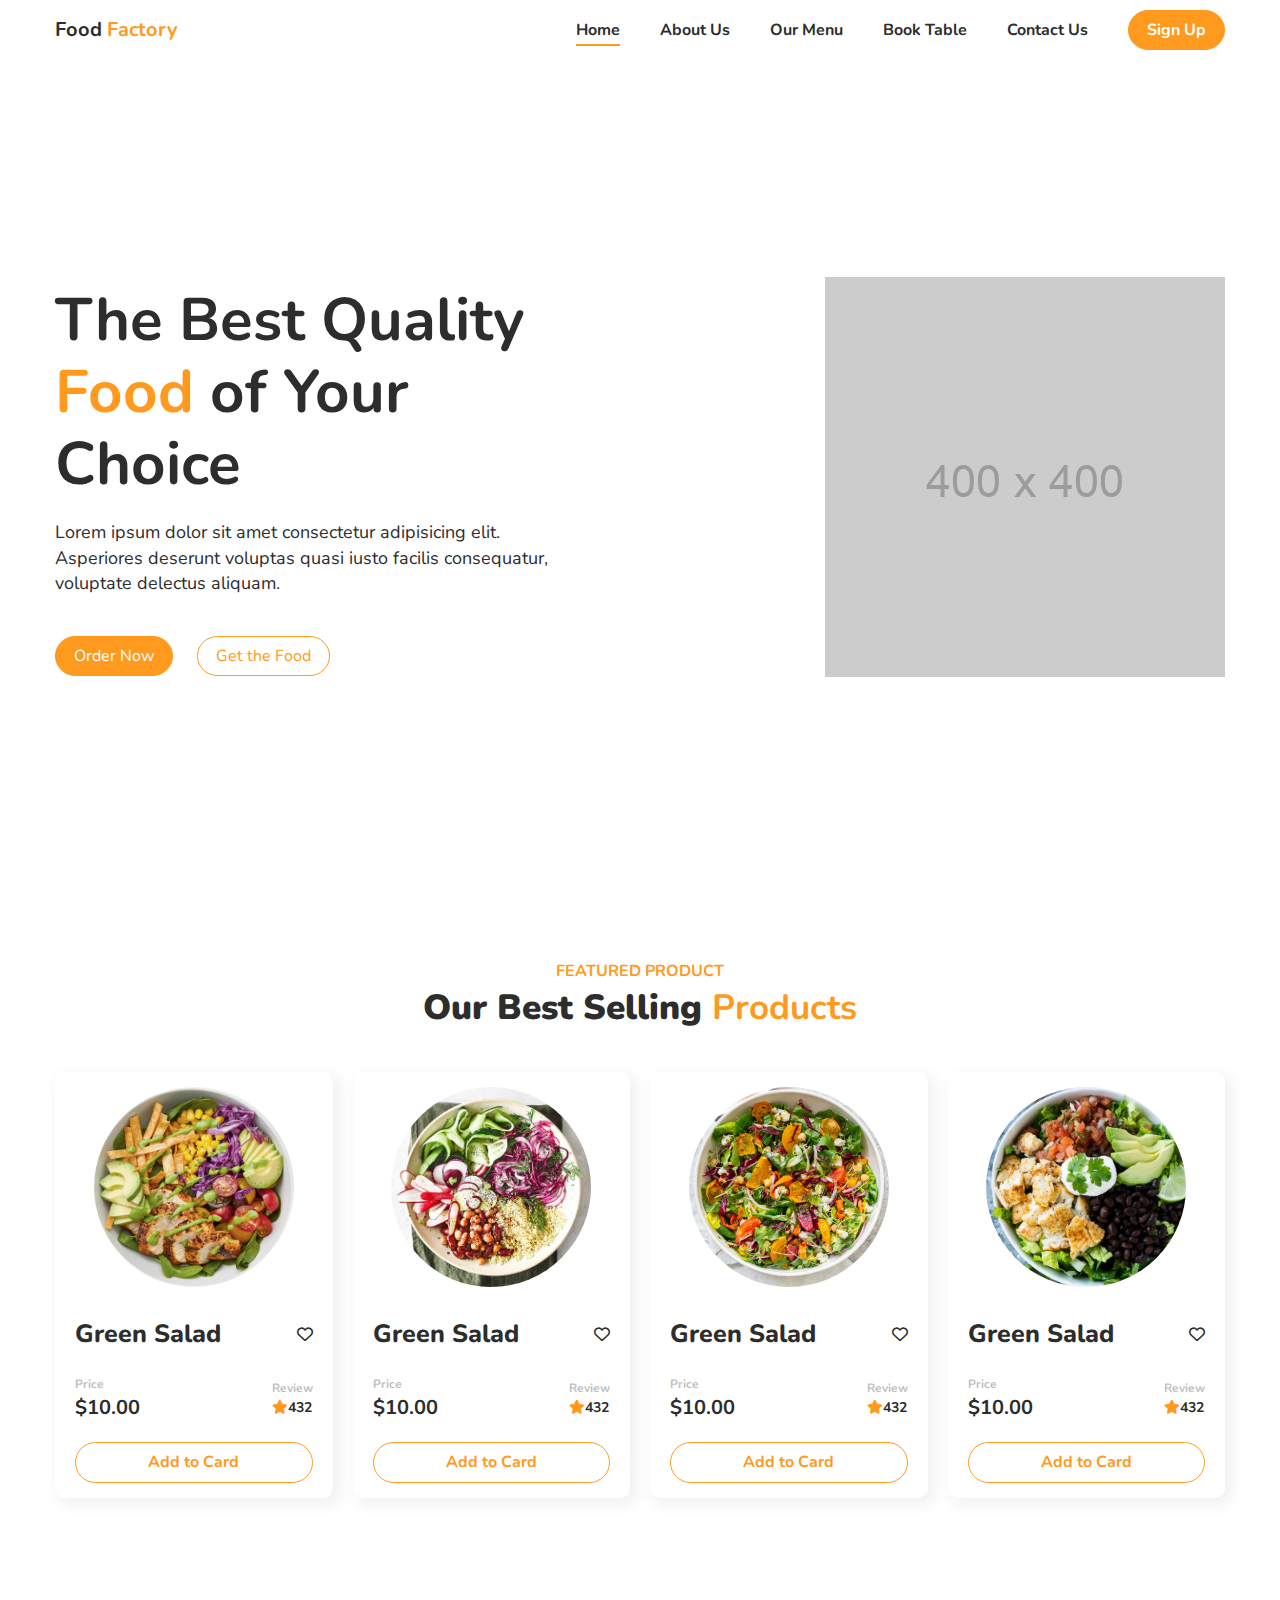
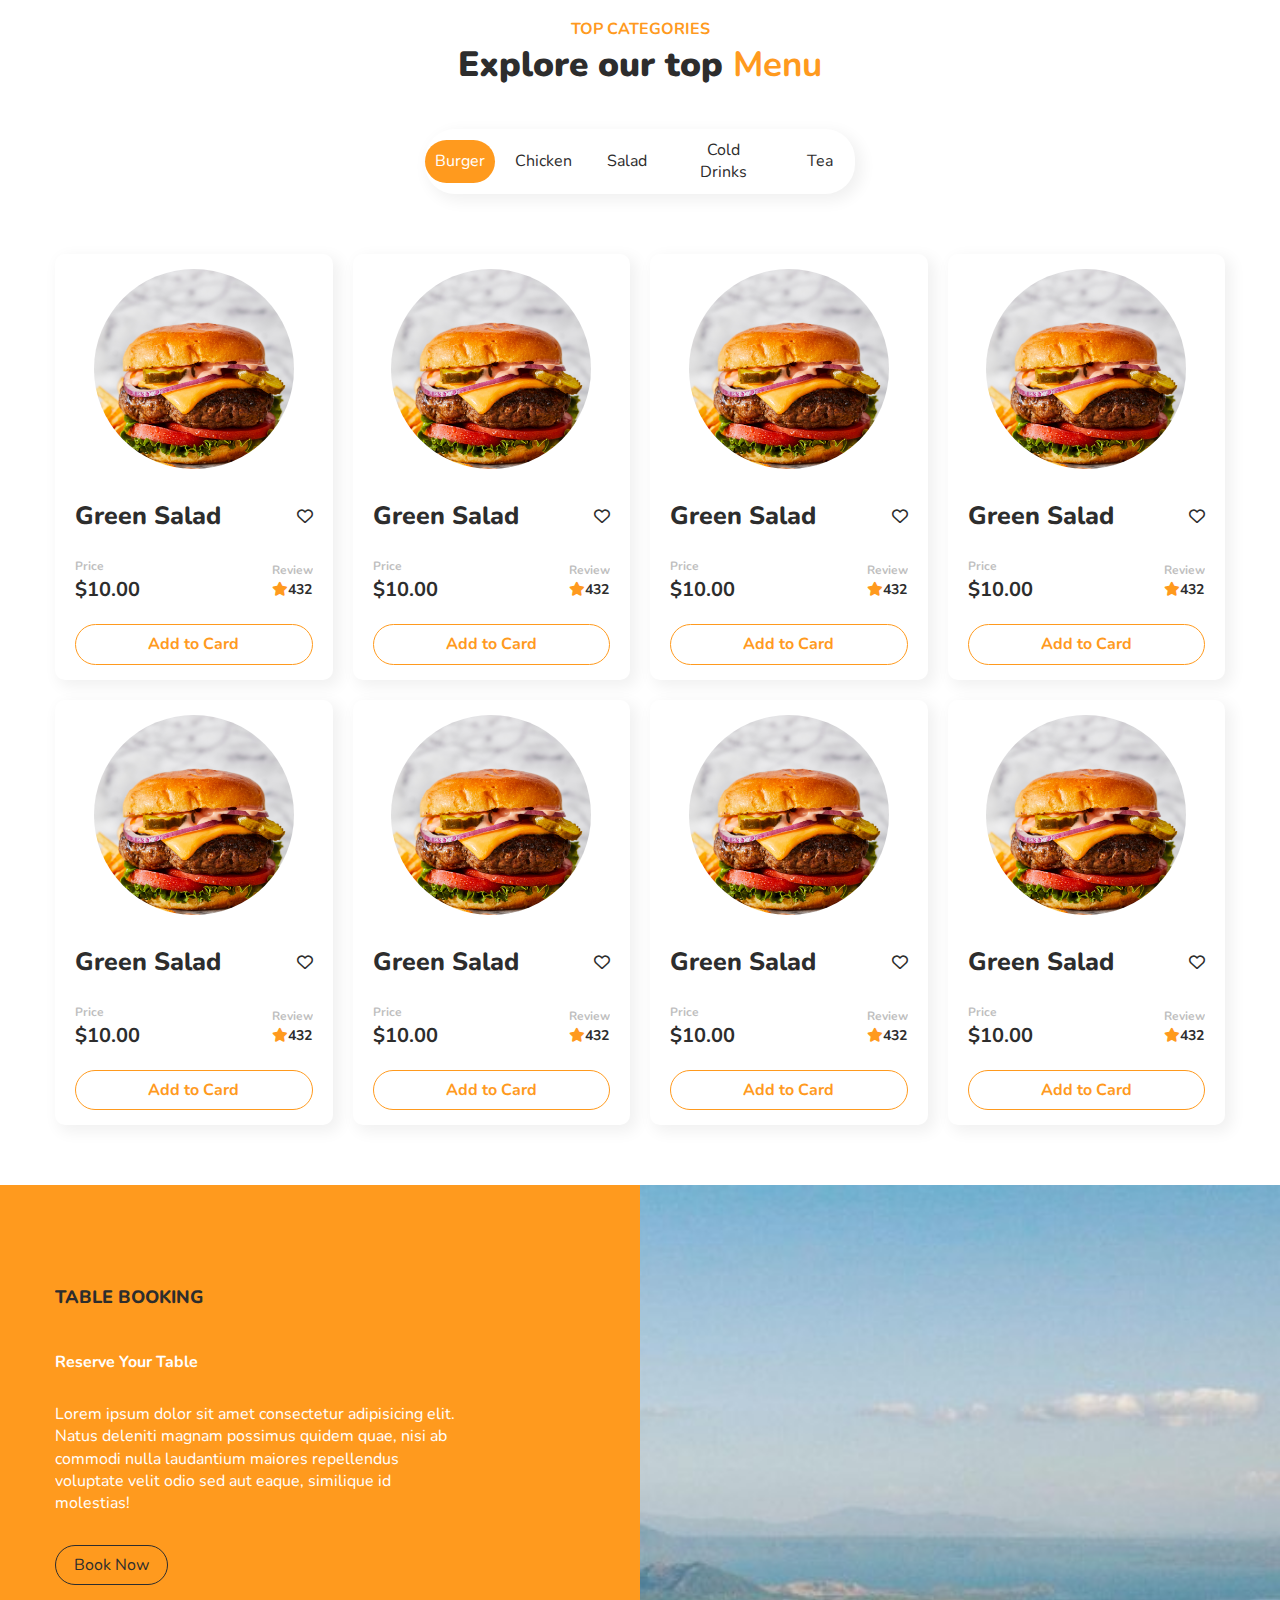
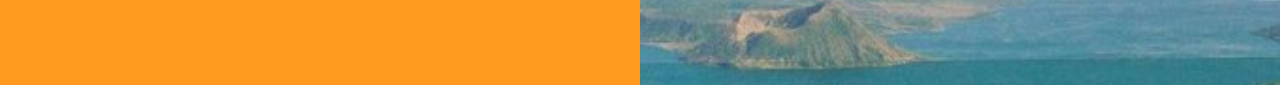
==== index.html @ 5e4a5592 "first commit" ====
<!DOCTYPE html>
<html lang="en">
<head>
    <meta charset="UTF-8">
    <meta http-equiv="X-UA-Compatible" content="IE=edge">
    <meta name="viewport" content="width=device-width, initial-scale=1.0">
    <title>Food Factory</title>
    <link rel="stylesheet" href="./scss/main.css">
    <link rel="stylesheet" href="https://cdnjs.cloudflare.com/ajax/libs/font-awesome/6.3.0/css/all.min.css">
</head>
<body>
    <div class="header">
        <div class="container">
            <div class="header__wrapper d--flex justify--between align--center py--1" >
                <div class="branding"><a href="#">Food <span>Factory</span></a></div>
                <nav class="header__nav">
                    <ul class="d--flex gap--4 align--center ">
                        <li><a href="#" class="active">Home</a></li>
                        <li><a href="#">About Us</a></li>
                        <li><a href="#">Our Menu</a></li>
                        <li><a href="#">Book Table</a></li>
                        <li><a href="#">Contact Us</a></li>
                        <li><a href="#" class="btn btn-primary">Sign Up</a></li>
                    </ul>
                </nav>
            </div>
        </div>
    </div>

    <section class="banner">
        <div class="container">
            <div class="banner__wrapper d--flex justify--between align--center">
                <div class="banner__content">
                    <h1>The Best Quality <span>Food</span> of Your Choice</h1>
                    <p>Lorem ipsum dolor sit amet consectetur adipisicing elit. Asperiores deserunt voluptas quasi iusto facilis consequatur, voluptate delectus aliquam.</p>
                    <a href="" class="btn btn-primary">Order Now</a>
                    <a href="" class="btn btn-outline"> Get the Food</a>
                </div>
                <div class="banner__image">
                    <img src="./img/dummy.png" alt="">
                </div>
            </div>
        </div>
        </div>
    </section>

    <section class="product py--6">
        <div class="container">
            <div class="block__header">
                <span>FEATURED PRODUCT</span>
                <h2>Our Best Selling <span>Products</span></h2>
            </div>

            <div class="product__cards">
                <div class="product__item">
                    <img src="./img/salad1.jpeg" alt="">
                    <div class="item__info">
                        <h3>Green Salad</h3>
                        <i class="far fa-heart"></i>
                    </div>
                    <div class="item__info">
                        <div class="item__price">
                            <small>Price</small>
                            <h4>$10.00</h4>
                        </div>

                        <div class="item__review">
                            <small>Review</small>
                            <h4><i class="fas fa-star"></i>432</h4>
                        </div>
                    </div>
                    <a href="#" class="btn btn-outline">Add to Card</a>
                </div>
                <div class="product__item">
                    <img src="./img/salad2.jpg" alt="">
                    <div class="item__info">
                        <h3>Green Salad</h3>
                        <i class="far fa-heart"></i>
                    </div>
                    <div class="item__info">
                        <div class="item__price">
                            <small>Price</small>
                            <h4>$10.00</h4>
                        </div>

                        <div class="item__review">
                            <small>Review</small>
                            <h4><i class="fas fa-star"></i>432</h4>
                        </div>
                    </div>
                    <a href="#" class="btn btn-outline">Add to Card</a>
                </div>
                <div class="product__item">
                    <img src="./img/salad3.webp " alt="">
                    <div class="item__info">
                        <h3>Green Salad</h3>
                        <i class="far fa-heart"></i>
                    </div>
                    <div class="item__info">
                        <div class="item__price">
                            <small>Price</small>
                            <h4>$10.00</h4>
                        </div>

                        <div class="item__review">
                            <small>Review</small>
                            <h4><i class="fas fa-star"></i>432</h4>
                        </div>
                    </div>
                    <a href="#" class="btn btn-outline">Add to Card</a>
                </div>
                <div class="product__item">
                    <img src="./img/salad4.jpg" alt="">
                    <div class="item__info">
                        <h3>Green Salad</h3>
                        <i class="far fa-heart"></i>
                    </div>
                    <div class="item__info">
                        <div class="item__price">
                            <small>Price</small>
                            <h4>$10.00</h4>
                        </div>

                        <div class="item__review">
                            <small>Review</small>
                            <h4><i class="fas fa-star"></i>432</h4>
                        </div>
                    </div>
                    <a href="#" class="btn btn-outline">Add to Card</a>
                </div>
            </div>
        </div>
    </section>

    <section class="categories py--6">
        <div class="container">
          <div class="block__header">
            <span>Top Categories</span>
            <h2>Explore our top <span>Menu</span></h2>
           </div>

           <div class="category__tab">
            <ul>
                <li class="active"><a href="#">Burger</a></li>
                <li><a href="#">Chicken</a></li>
                <li><a href="#">Salad</a></li>
                <li><a href="#">Cold Drinks</a></li>
                <li><a href="#">Tea</a></li>
            </ul>
            </div>
           <div class="product__cards">
            <div class="product__item reverse">
                <img src="./img/burger.jpg" alt="">
                <div class="item__info">
                    <h3>Green Salad</h3>
                    <i class="far fa-heart"></i>
                </div>
                <div class="item__info">
                    <div class="item__price">
                        <small>Price</small>
                        <h4>$10.00</h4>
                    </div>

                    <div class="item__review">
                        <small>Review</small>
                        <h4><i class="fas fa-star"></i>432</h4>
                    </div>
                </div>
                <a href="#" class="btn btn-outline">Add to Card</a>
            </div>
            <div class="product__item reverse">
                <img src="./img/burger.jpg" alt="">
                <div class="item__info">
                    <h3>Green Salad</h3>
                    <i class="far fa-heart"></i>
                </div>
                <div class="item__info">
                    <div class="item__price">
                        <small>Price</small>
                        <h4>$10.00</h4>
                    </div>

                    <div class="item__review">
                        <small>Review</small>
                        <h4><i class="fas fa-star"></i>432</h4>
                    </div>
                </div>
                <a href="#" class="btn btn-outline">Add to Card</a>
            </div>
            <div class="product__item reverse">
                <img src="./img/burger.jpg" alt="">
                <div class="item__info">
                    <h3>Green Salad</h3>
                    <i class="far fa-heart"></i>
                </div>
                <div class="item__info">
                    <div class="item__price">
                        <small>Price</small>
                        <h4>$10.00</h4>
                    </div>

                    <div class="item__review">
                        <small>Review</small>
                        <h4><i class="fas fa-star"></i>432</h4>
                    </div>
                </div>
                <a href="#" class="btn btn-outline">Add to Card</a>
            </div>
            <div class="product__item reverse">
                <img src="./img/burger.jpg" alt="">
                <div class="item__info">
                    <h3>Green Salad</h3>
                    <i class="far fa-heart"></i>
                </div>
                <div class="item__info">
                    <div class="item__price">
                        <small>Price</small>
                        <h4>$10.00</h4>
                    </div>

                    <div class="item__review">
                        <small>Review</small>
                        <h4><i class="fas fa-star"></i>432</h4>
                    </div>
                </div>
                <a href="#" class="btn btn-outline">Add to Card</a>
            </div>
            <div class="product__item reverse">
                <img src="./img/burger.jpg" alt="">
                <div class="item__info">
                    <h3>Green Salad</h3>
                    <i class="far fa-heart"></i>
                </div>
                <div class="item__info">
                    <div class="item__price">
                        <small>Price</small>
                        <h4>$10.00</h4>
                    </div>

                    <div class="item__review">
                        <small>Review</small>
                        <h4><i class="fas fa-star"></i>432</h4>
                    </div>
                </div>
                <a href="#" class="btn btn-outline">Add to Card</a>
            </div>
            <div class="product__item reverse">
                <img src="./img/burger.jpg" alt="">
                <div class="item__info">
                    <h3>Green Salad</h3>
                    <i class="far fa-heart"></i>
                </div>
                <div class="item__info">
                    <div class="item__price">
                        <small>Price</small>
                        <h4>$10.00</h4>
                    </div>

                    <div class="item__review">
                        <small>Review</small>
                        <h4><i class="fas fa-star"></i>432</h4>
                    </div>
                </div>
                <a href="#" class="btn btn-outline">Add to Card</a>
            </div>
            <div class="product__item reverse">
                <img src="./img/burger.jpg" alt="">
                <div class="item__info">
                    <h3>Green Salad</h3>
                    <i class="far fa-heart"></i>
                </div>
                <div class="item__info">
                    <div class="item__price">
                        <small>Price</small>
                        <h4>$10.00</h4>
                    </div>

                    <div class="item__review">
                        <small>Review</small>
                        <h4><i class="fas fa-star"></i>432</h4>
                    </div>
                </div>
                <a href="#" class="btn btn-outline">Add to Card</a>
            </div>
            <div class="product__item reverse">
                <img src="./img/burger.jpg" alt="">
                <div class="item__info">
                    <h3>Green Salad</h3>
                    <i class="far fa-heart"></i>
                </div>
                <div class="item__info">
                    <div class="item__price">
                        <small>Price</small>
                        <h4>$10.00</h4>
                    </div>

                    <div class="item__review">
                        <small>Review</small>
                        <h4><i class="fas fa-star"></i>432</h4>
                    </div>
                </div>
                <a href="#" class="btn btn-outline">Add to Card</a>
            </div>
        </div>
        </div>
      </section>

    <section class="booking">
        <div class="container">
            <div class="booking__content">
                <div class="inner">
                    <small>Table Booking</small>
                    <h2>Reserve Your Table</h2>
                    <p>Lorem ipsum dolor sit amet consectetur adipisicing elit. Natus deleniti magnam possimus quidem quae, nisi ab commodi nulla laudantium maiores repellendus voluptate velit odio sed aut eaque, similique id molestias!</p>
                    <a href="#" class="btn btn--dark">Book Now</a>
                </div>
            </div>
        </div>
    </section>

    <script>
        const hearts = document.querySelectorAll('.fa-heart');
        hearts.forEach(heart => {
            heart.addEventListener('click', () => {
                heart.style.color = 'red';
            })
        })
      </script>

</html>
---- scss/main.css ----
@import url("https://fonts.googleapis.com/css2?family=Nunito:wght@400;500;700;800&display=swap");
*:where(:not(iframe, canvas, img, svg, video):not(svg *, symbol *)) {
  all: unset;
  display: revert;
}

*,
*::before,
*::after {
  box-sizing: border-box;
}

a {
  cursor: revert;
}

ol,
ul,
menu {
  list-style: none;
}

img {
  max-width: 100%;
}

table {
  border-collapse: collapse;
}

textarea {
  white-space: revert;
}

:where([hidden]) {
  display: none;
}

:where([contenteditable]) {
  -moz-user-modify: read-write;
  -webkit-user-modify: read-write;
  overflow-wrap: break-word;
}

:where([draggable=true]) {
  -webkit-user-drag: element;
}

html {
  font-size: 62.5%;
  height: 100%;
}

body {
  font-family: "Nunito", helvetica sans-serif;
  font-size: 1.6rem;
  line-height: 1.4;
  color: #2d2d2d;
}

a {
  color: #2d2d2d;
  text-decoration: none;
}

p {
  margin-bottom: 1rem;
}

.container {
  width: 100%;
  max-width: 120rem;
  margin: 0 auto;
  padding: 0 1.5rem;
}

.row {
  display: flex;
  flex-flow: row wrap;
}

.row > * {
  max-width: 100%;
  width: 100%;
  padding: 0.5rem;
}

@media screen and (min-width: 0) {
  .col-xs-1 {
    flex: 0 0 8.3333333333%;
  }
  .col-xs-2 {
    flex: 0 0 16.6666666667%;
  }
  .col-xs-3 {
    flex: 0 0 25%;
  }
  .col-xs-4 {
    flex: 0 0 33.3333333333%;
  }
  .col-xs-5 {
    flex: 0 0 41.6666666667%;
  }
  .col-xs-6 {
    flex: 0 0 50%;
  }
  .col-xs-7 {
    flex: 0 0 58.3333333333%;
  }
  .col-xs-8 {
    flex: 0 0 66.6666666667%;
  }
  .col-xs-9 {
    flex: 0 0 75%;
  }
  .col-xs-10 {
    flex: 0 0 83.3333333333%;
  }
  .col-xs-11 {
    flex: 0 0 91.6666666667%;
  }
  .col-xs-12 {
    flex: 0 0 100%;
  }
}
@media screen and (min-width: 48rem) {
  .col-sm-1 {
    flex: 0 0 8.3333333333%;
  }
  .col-sm-2 {
    flex: 0 0 16.6666666667%;
  }
  .col-sm-3 {
    flex: 0 0 25%;
  }
  .col-sm-4 {
    flex: 0 0 33.3333333333%;
  }
  .col-sm-5 {
    flex: 0 0 41.6666666667%;
  }
  .col-sm-6 {
    flex: 0 0 50%;
  }
  .col-sm-7 {
    flex: 0 0 58.3333333333%;
  }
  .col-sm-8 {
    flex: 0 0 66.6666666667%;
  }
  .col-sm-9 {
    flex: 0 0 75%;
  }
  .col-sm-10 {
    flex: 0 0 83.3333333333%;
  }
  .col-sm-11 {
    flex: 0 0 91.6666666667%;
  }
  .col-sm-12 {
    flex: 0 0 100%;
  }
}
@media screen and (min-width: 72rem) {
  .col-md-1 {
    flex: 0 0 8.3333333333%;
  }
  .col-md-2 {
    flex: 0 0 16.6666666667%;
  }
  .col-md-3 {
    flex: 0 0 25%;
  }
  .col-md-4 {
    flex: 0 0 33.3333333333%;
  }
  .col-md-5 {
    flex: 0 0 41.6666666667%;
  }
  .col-md-6 {
    flex: 0 0 50%;
  }
  .col-md-7 {
    flex: 0 0 58.3333333333%;
  }
  .col-md-8 {
    flex: 0 0 66.6666666667%;
  }
  .col-md-9 {
    flex: 0 0 75%;
  }
  .col-md-10 {
    flex: 0 0 83.3333333333%;
  }
  .col-md-11 {
    flex: 0 0 91.6666666667%;
  }
  .col-md-12 {
    flex: 0 0 100%;
  }
}
@media screen and (min-width: 96rem) {
  .col-lg-1 {
    flex: 0 0 8.3333333333%;
  }
  .col-lg-2 {
    flex: 0 0 16.6666666667%;
  }
  .col-lg-3 {
    flex: 0 0 25%;
  }
  .col-lg-4 {
    flex: 0 0 33.3333333333%;
  }
  .col-lg-5 {
    flex: 0 0 41.6666666667%;
  }
  .col-lg-6 {
    flex: 0 0 50%;
  }
  .col-lg-7 {
    flex: 0 0 58.3333333333%;
  }
  .col-lg-8 {
    flex: 0 0 66.6666666667%;
  }
  .col-lg-9 {
    flex: 0 0 75%;
  }
  .col-lg-10 {
    flex: 0 0 83.3333333333%;
  }
  .col-lg-11 {
    flex: 0 0 91.6666666667%;
  }
  .col-lg-12 {
    flex: 0 0 100%;
  }
}
.d--flex {
  display: flex;
}

.d--grid {
  display: grid;
}

.d--block {
  display: block;
}

.text--primary {
  color: #ff9a1e;
}

.bg--primary {
  background-color: #ff9a1e;
}

.text--secondary {
  color: #ccc;
}

.bg--secondary {
  background-color: #ccc;
}

.text--gray {
  color: #ffffff;
}

.bg--gray {
  background-color: #ffffff;
}

.text--light {
  color: #2d2d2d;
}

.bg--light {
  background-color: #2d2d2d;
}

.text--dark {
  color: #eaeaea;
}

.bg--dark {
  background-color: #eaeaea;
}

.mb--1 {
  margin-bottom: 1rem;
}

.gap--1 {
  gap: 1rem;
}

.py--1 {
  padding: 1rem 0;
}

.mb--2 {
  margin-bottom: 2rem;
}

.gap--2 {
  gap: 2rem;
}

.py--2 {
  padding: 2rem 0;
}

.mb--3 {
  margin-bottom: 3rem;
}

.gap--3 {
  gap: 3rem;
}

.py--3 {
  padding: 3rem 0;
}

.mb--4 {
  margin-bottom: 4rem;
}

.gap--4 {
  gap: 4rem;
}

.py--4 {
  padding: 4rem 0;
}

.mb--5 {
  margin-bottom: 5rem;
}

.gap--5 {
  gap: 5rem;
}

.py--5 {
  padding: 5rem 0;
}

.mb--6 {
  margin-bottom: 6rem;
}

.gap--6 {
  gap: 6rem;
}

.py--6 {
  padding: 6rem 0;
}

.text--left {
  text-align: left;
}

.text--right {
  text-align: right;
}

.text--center {
  text-align: center;
}

.justify--start {
  justify-content: flex-start;
}

.align--start {
  align-items: flex-start;
}

.justify--end {
  justify-content: flex-end;
}

.align--end {
  align-items: flex-end;
}

.justify--between {
  justify-content: space-between;
}

.align--between {
  align-items: space-between;
}

.justify--around {
  justify-content: space-around;
}

.align--around {
  align-items: space-around;
}

.justify--center {
  justify-content: center;
}

.align--center {
  align-items: center;
}

.btn {
  background-color: #ff9a1e;
  padding: 0.8rem 1.8rem;
  border-radius: 3rem;
  border: 1px solid;
  display: inline-block;
  transition: 0.5s ease-in-out;
}
.btn-primary {
  background-color: #ff9a1e;
  color: #ffffff;
  border-color: #ff9a1e;
}
.btn-primary:hover {
  background-color: #ea8100;
}
.btn-dark {
  background-color: #2d2d2d;
  color: #2d2d2d;
  border-color: #ff9a1e;
}
.btn-dark:hover {
  background-color: #141414;
}
.btn-outline {
  background-color: transparent;
  color: #ff9a1e;
  border-color: #ff9a1e;
}
.btn-outline:hover {
  background-color: #ff9a1e;
  color: #ffffff;
}

.header a {
  font-weight: bold;
}
.header .branding a {
  font-size: 2rem;
}
.header .branding a span {
  color: #ff9a1e;
}
.header__nav a {
  position: relative;
}
.header__nav a:after {
  content: "";
  position: absolute;
  width: 100%;
  height: 2px;
  background-color: #ff9a1e;
  left: 0;
  bottom: -0.5rem;
  opacity: 0;
  transition: 0.5s ease-in-out;
}
.header__nav a:hover::after {
  opacity: 1;
}
.header__nav a.active::after {
  opacity: 1;
}

.block__header {
  text-align: center;
  margin-bottom: 4rem;
}
.block__header span {
  color: #ff9a1e;
  text-transform: uppercase;
  font-weight: bold;
}
.block__header h2 {
  font-size: clamp(2rem, 5vw, 3.5rem);
  font-weight: 900;
}
.block__header h2 span {
  text-transform: capitalize;
}

.banner__wrapper {
  min-height: calc(100vh - 60px);
}
.banner__content {
  max-width: 50rem;
  width: 100%;
}
.banner__content h1 {
  font-size: clamp(3rem, 6vw, 6rem);
  font-weight: bold;
  margin-bottom: 2rem;
  line-height: 1.2;
}
.banner__content h1 span {
  color: #ff9a1e;
}
.banner__content p {
  font-size: 1.8rem;
  margin-bottom: 4rem;
}
.banner__content a:last-child {
  margin-left: 2rem;
}

.product__cards {
  display: grid;
  grid-template-columns: 1fr 1fr 1fr 1fr;
  grid-gap: 2rem;
}

.product__item {
  box-shadow: 5px 5px 15px 2px rgba(0, 0, 0, 0.06);
  padding: 1.5rem 2rem;
  border-radius: 1rem;
  transform: 0.5s ease;
  position: relative;
  overflow: hidden;
  isolation: isolate;
}
.product__item::before {
  content: "";
  position: absolute;
  left: 0;
  top: 0;
  width: 0%;
  height: 0rem;
  background-color: #ff9a1e;
  z-index: -1;
  transition: 0.5s ease;
}
.product__item:hover::before {
  width: 50%;
  height: 15rem;
}
.product__item:hover a {
  background-color: #ff9a1e;
  color: #ffffff;
}
.product__item img {
  border-radius: 50%;
  width: 20rem;
  height: 20rem;
  margin: 0 auto 3rem;
  display: block;
  -o-object-fit: cover;
     object-fit: cover;
}
.product__item .item__info {
  display: flex;
  justify-content: space-between;
  margin-bottom: 2rem;
  align-items: center;
}
.product__item .item__info h3 {
  font-size: 2.5rem;
  font-weight: 800;
}
.product__item .item__info small {
  font-size: 1.2rem;
  opacity: 0.3;
  font-weight: bold;
}
.product__item .item__info h4 {
  font-weight: bolder;
  font-size: 2rem;
}
.product__item .item__review h4 {
  font-size: 1.4rem;
}
.product__item .item__review h4 i {
  color: #ff9a1e;
}
.product__item a {
  display: block;
  text-align: center;
  font-weight: bold;
}

.product__item.reverse:before {
  right: 0;
  left: unset;
}

.category__tab ul {
  display: flex;
  justify-content: space-between;
  align-items: center;
  gap: 1rem;
  border-radius: 3rem;
  box-shadow: 5px 5px 15px 2px rgba(0, 0, 0, 0.06);
  max-width: 43rem;
  width: 100%;
  margin: 0 auto 6rem;
}
.category__tab ul li {
  min-width: 7rem;
}
.category__tab ul li a {
  display: block;
  padding: 1rem;
  text-align: center;
  border-radius: 3rem;
}
.category__tab ul li a:hover {
  background-color: #ff9a1e;
  color: #ffffff;
}
.category__tab ul li.active a {
  background-color: #ff9a1e;
  color: #ffffff;
}

.booking {
  min-height: 50rem;
  background-image: url(/img/res.jpg);
  background-repeat: no-repeat;
  background-size: cover;
}
.booking__content {
  background-color: #ff9a1e;
  background-position: -500px -1000px;
  color: #ffffff;
  height: 50rem;
  width: 50%;
  position: relative;
  display: grid;
  place-items: center;
  justify-content: start;
}
.booking__content::before {
  content: "";
  position: absolute;
  right: 100%;
  top: 0;
  height: 100%;
  width: 40vw;
  background-color: #ff9a1e;
}
.booking__content .inner {
  max-width: 40rem;
  width: 100%;
}
.booking__content .inner small {
  text-transform: uppercase;
  color: #2d2d2d;
  font-weight: 800;
  font-size: 1.8rem;
}
.booking__content .inner h2 {
  font-size: clmap(3rem, 6vw, 5rem);
  font-weight: bold;
  margin: 4rem 0 3rem;
}
.booking__content .inner p {
  margin-bottom: 3rem;
}/*# sourceMappingURL=main.css.map */
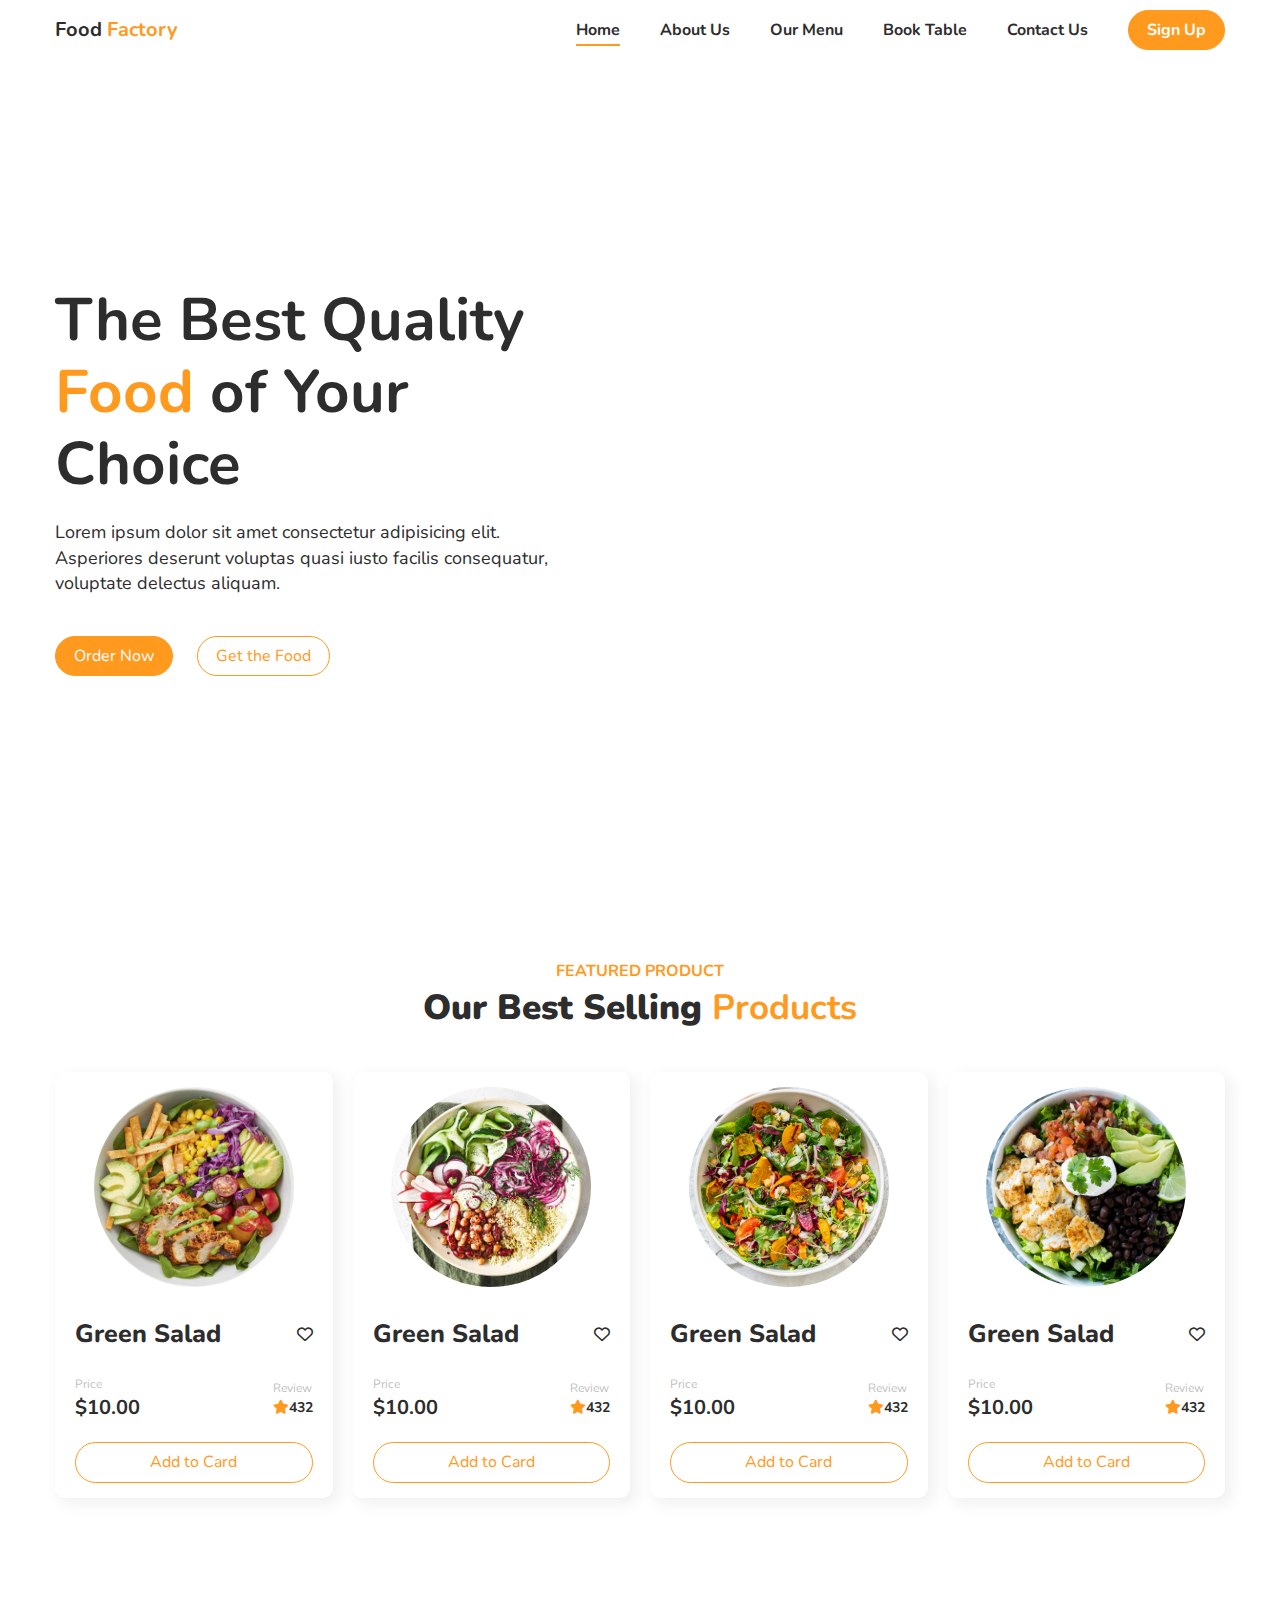
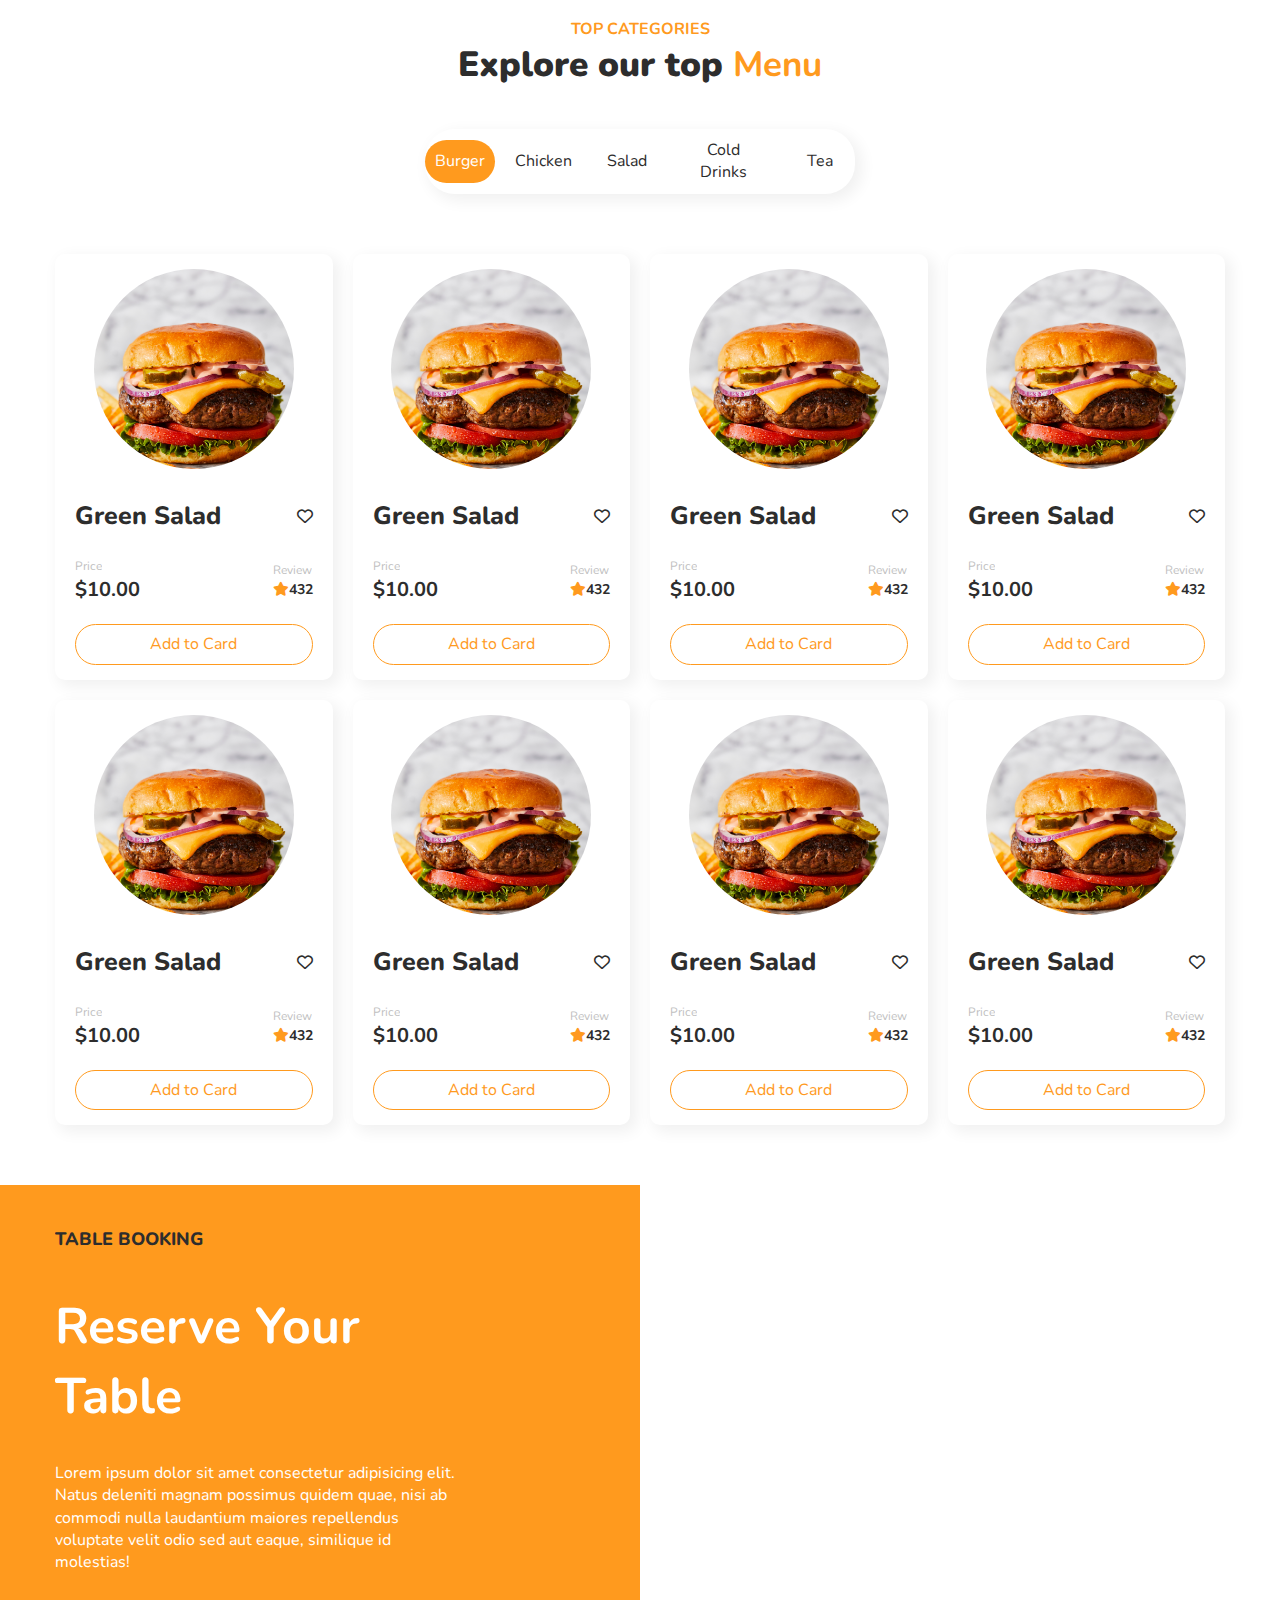
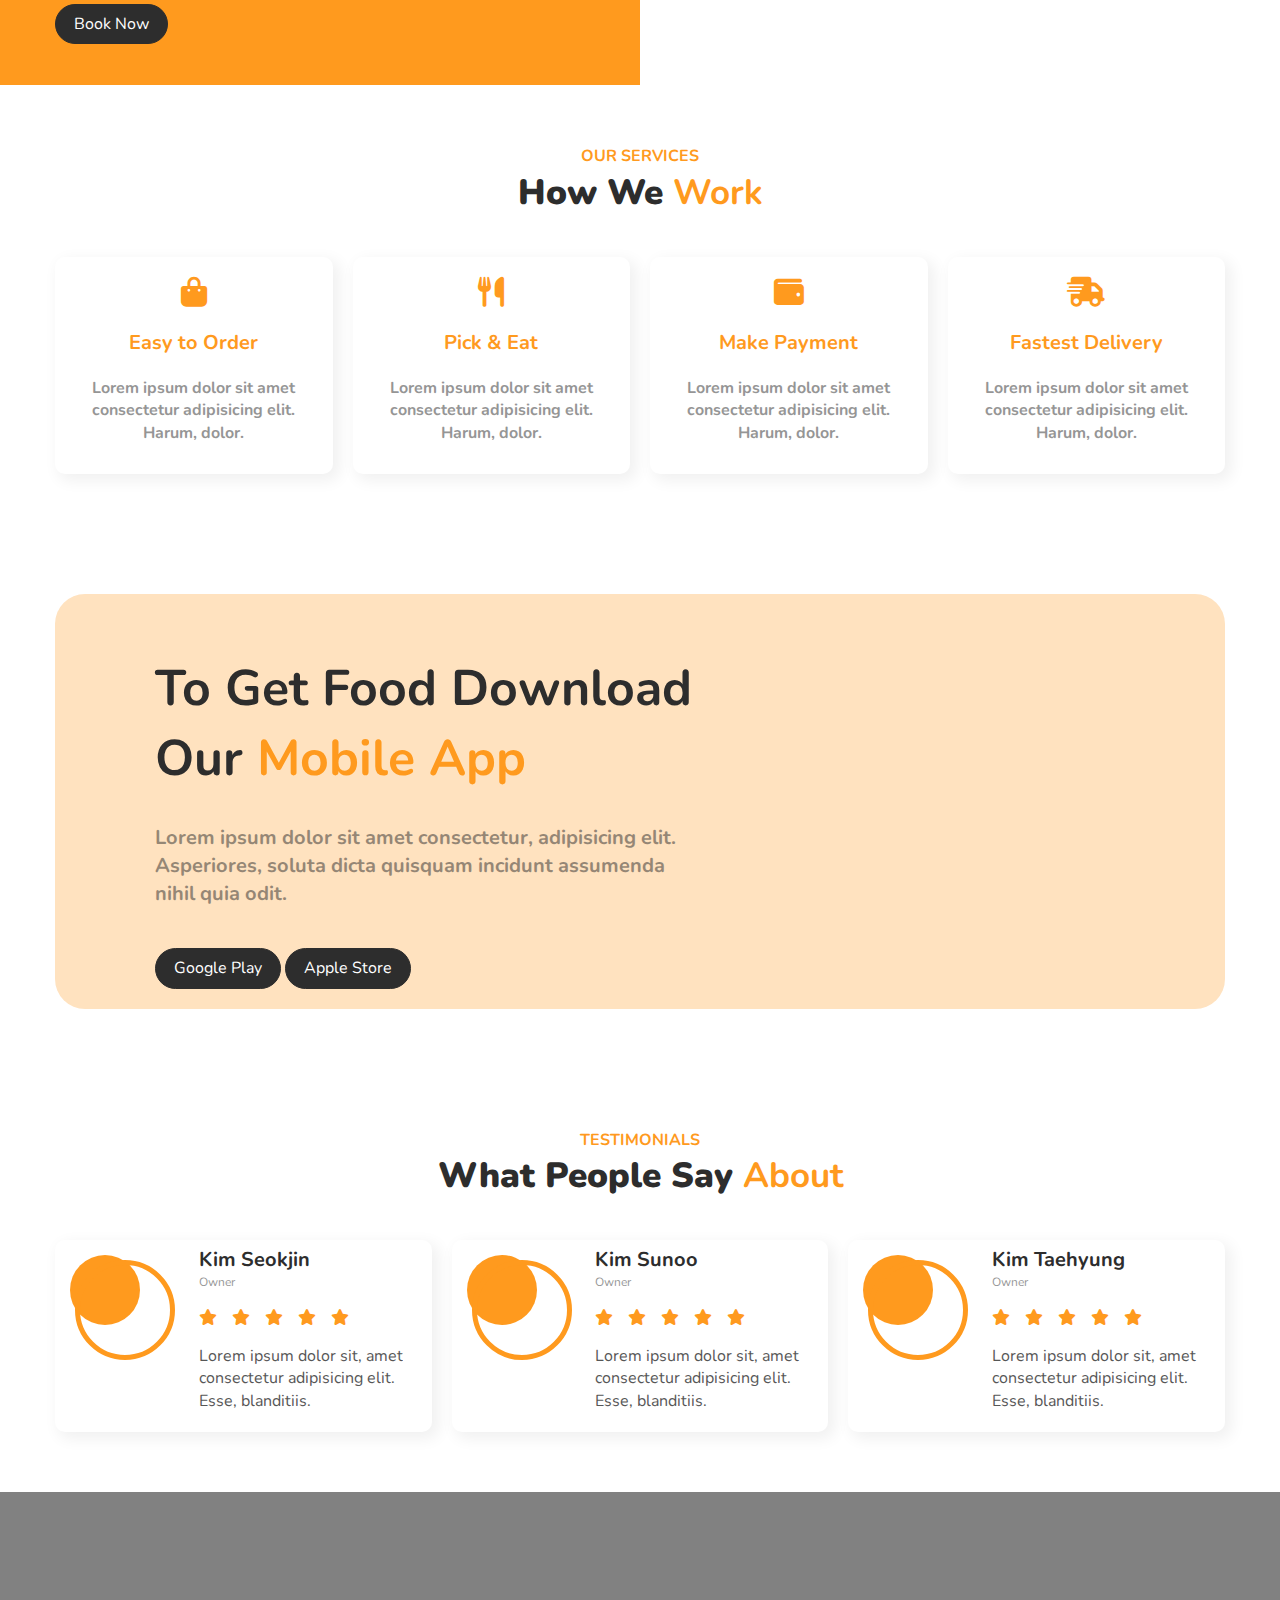
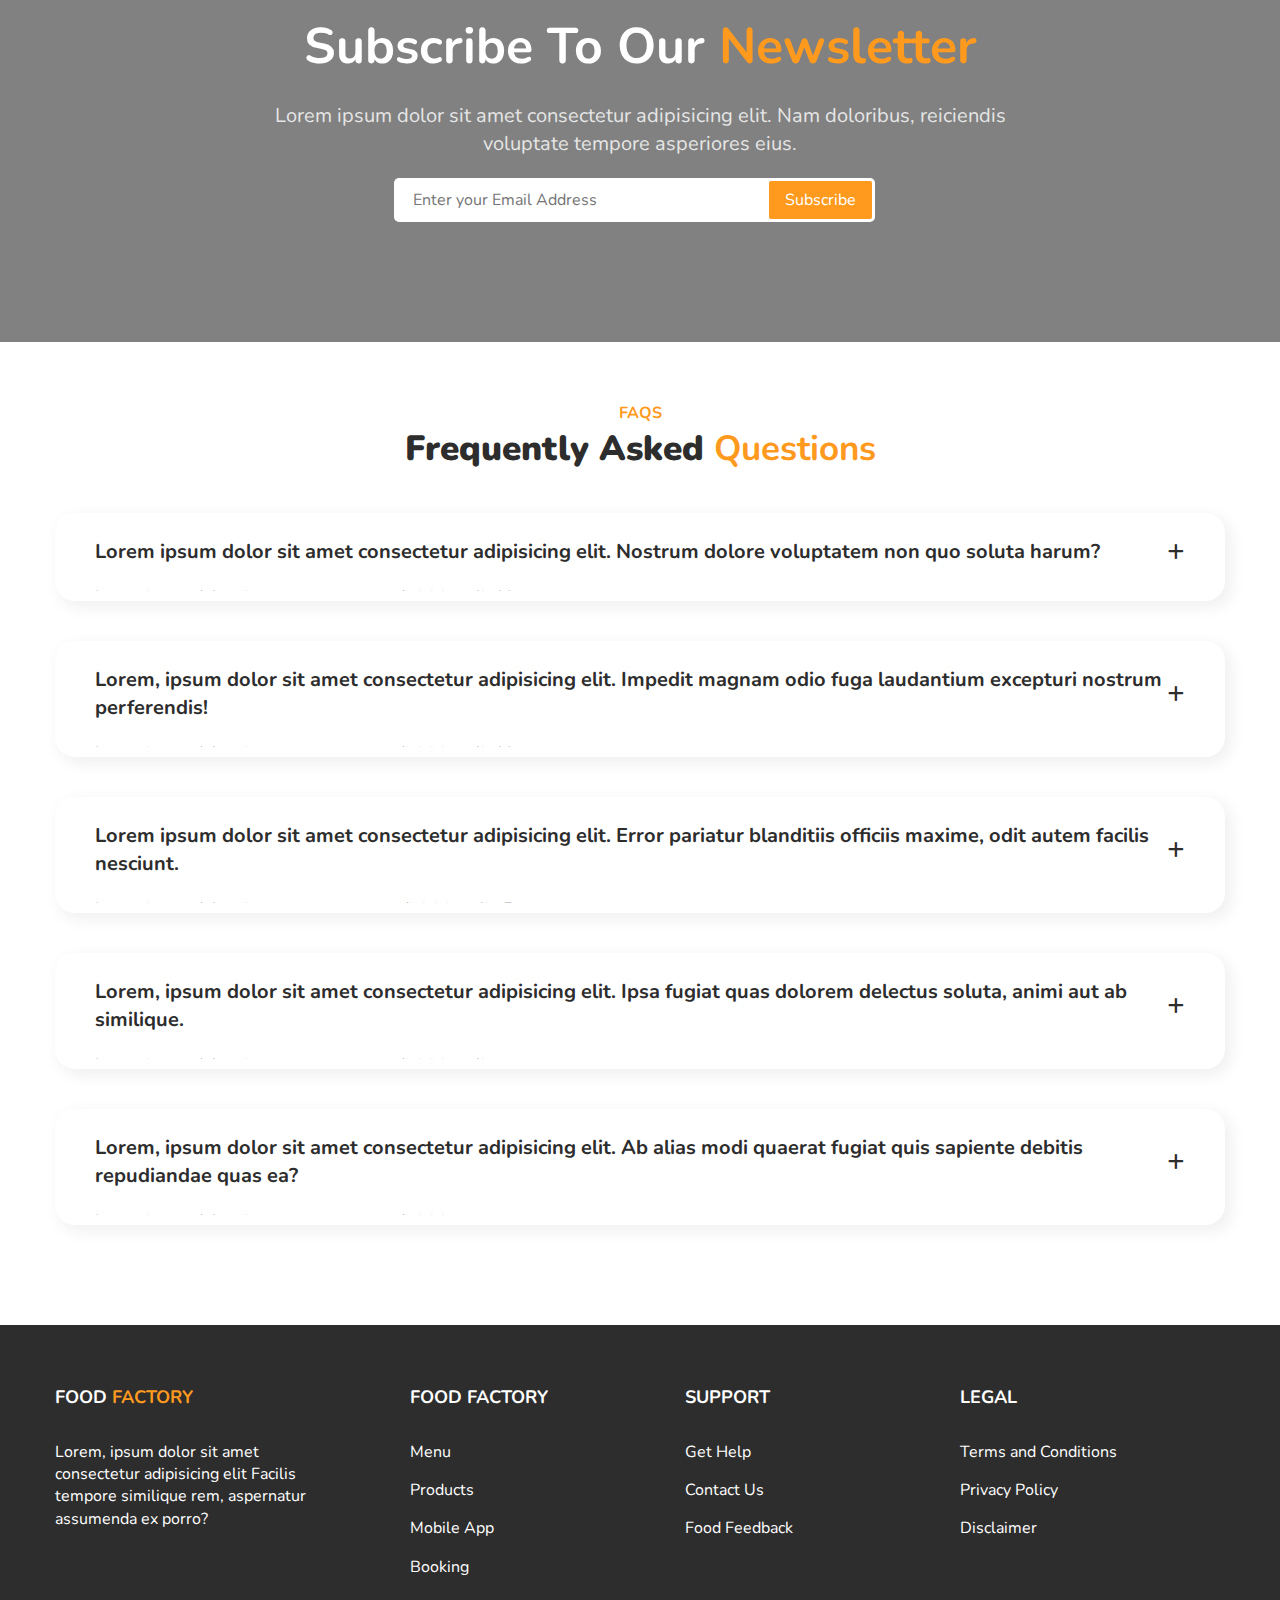
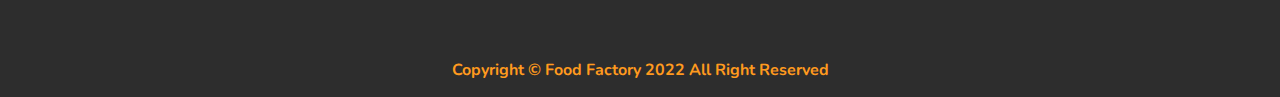
==== commit ff635435: "Food Factory Semi-Complete" ====
--- a/index.html
+++ b/index.html
@@ -9,7 +9,7 @@
     <link rel="stylesheet" href="https://cdnjs.cloudflare.com/ajax/libs/font-awesome/6.3.0/css/all.min.css">
 </head>
 <body>
-    <div class="header">
+    <header class="header">
         <div class="container">
             <div class="header__wrapper d--flex justify--between align--center py--1" >
                 <div class="branding"><a href="#">Food <span>Factory</span></a></div>
@@ -25,7 +25,7 @@
                 </nav>
             </div>
         </div>
-    </div>
+    </header>
 
     <section class="banner">
         <div class="container">
@@ -37,7 +37,7 @@
                     <a href="" class="btn btn-outline"> Get the Food</a>
                 </div>
                 <div class="banner__image">
-                    <img src="./img/dummy.png" alt="">
+                    <img src="./img/img_8285.jpg" alt="">
                 </div>
             </div>
         </div>
@@ -312,11 +312,259 @@
                     <small>Table Booking</small>
                     <h2>Reserve Your Table</h2>
                     <p>Lorem ipsum dolor sit amet consectetur adipisicing elit. Natus deleniti magnam possimus quidem quae, nisi ab commodi nulla laudantium maiores repellendus voluptate velit odio sed aut eaque, similique id molestias!</p>
-                    <a href="#" class="btn btn--dark">Book Now</a>
-                </div>
-            </div>
-        </div>
-    </section>
+                <a href="#" class="btn btn-dark">Book Now</a>
+                </div>
+            </div>
+        </div>
+    </section>
+
+    <section class="work py--6">
+        <div class="container">
+            <div class="block__header">
+                <span>Our Services</span>
+                <h2>How We  <span>Work</span></h2>
+            </div>
+            <div class="work__wrapper">
+                <div class="work__card">   
+                    <i class="fa-solid fa-bag-shopping"></i>
+                    <h3>Easy to Order</h3>
+                    <p>Lorem ipsum dolor sit amet consectetur adipisicing elit. Harum, dolor.</p>
+                </div>
+                <div class="work__card">   
+                    <i class="fa-solid fa-utensils"></i>
+                    <h3>Pick & Eat</h3>
+                    <p>Lorem ipsum dolor sit amet consectetur adipisicing elit. Harum, dolor.</p>
+                </div>
+                <div class="work__card">   
+                    <i class="fa-solid fa-wallet"></i>
+                    <h3>Make Payment</h3>
+                    <p>Lorem ipsum dolor sit amet consectetur adipisicing elit. Harum, dolor.</p>
+                </div>
+                <div class="work__card">   
+                    <i class="fa-solid fa-truck-fast"></i>
+                    <h3>Fastest Delivery</h3>
+                    <p>Lorem ipsum dolor sit amet consectetur adipisicing elit. Harum, dolor.</p>
+                </div>
+            </div>
+       </div>
+    </section>
+
+    <section class="app py--6">
+        <div class="container">
+            <div class="app__wrapper">
+                <div class="app__content">
+                    <h2>To Get Food Download <br>Our <span>Mobile App</span></h2>
+                    <p>Lorem ipsum dolor sit amet consectetur, adipisicing elit. Asperiores, soluta dicta quisquam incidunt assumenda nihil quia odit.</p>
+                    <a href="#" class="btn btn-dark">Google Play</a>
+                    <a href="#" class="btn btn-dark">Apple Store</a>
+                </div>
+                <div class="app__image">
+                    <img src="./img/phone.png" alt="">
+                </div>
+            </div>
+        </div>
+    </section>
+
+    <section class="testimonials py--6">
+        <div class="container">
+            <div class="block__header">
+                <span>Testimonials</span>
+                <h2>What People Say <span>About</span></h2>
+            </div>
+            <div class="testimonials__wrapper">
+                <div class="testimonials__card">
+                    <div class="testimonials__img">
+                        <div class="inner">
+                            <div>
+                                <img src="./img/jin2.jpeg" alt="">
+                            </div>
+                        </div>
+                    </div>
+                    <div class="testimonials__content">
+                        <h4>Kim Seokjin</h4>
+                        <small>Owner</small>
+                        <ul>
+                            <li><i class="fas fa-star"></i></li>
+                            <li><i class="fas fa-star"></i></li>
+                            <li><i class="fas fa-star"></i></li>
+                            <li><i class="fas fa-star"></i></li>
+                            <li><i class="fas fa-star"></i></li>
+                        </ul>
+                        <p>Lorem ipsum dolor sit, amet consectetur adipisicing elit. Esse, blanditiis.</p>
+                    </div>
+                </div>
+
+                <div class="testimonials__card">
+                    <div class="testimonials__img">
+                        <div class="inner">
+                            <div>
+                                <img src="./img/sunoo.jpg" alt="">
+                            </div>
+                        </div>
+                    </div>
+                    <div class="testimonials__content">
+                        <h4>Kim Sunoo</h4>
+                        <small>Owner</small>
+                        <ul>
+                            <li><i class="fas fa-star"></i></li>
+                            <li><i class="fas fa-star"></i></li>
+                            <li><i class="fas fa-star"></i></li>
+                            <li><i class="fas fa-star"></i></li>
+                            <li><i class="fas fa-star"></i></li>
+                        </ul>
+                        <p>Lorem ipsum dolor sit, amet consectetur adipisicing elit. Esse, blanditiis.</p>
+                    </div>
+                </div>
+
+                <div class="testimonials__card">
+                    <div class="testimonials__img">
+                        <div class="inner">
+                            <div>
+                                <img src="./img/tae.jpg" alt="">
+                            </div>
+                        </div>
+                    </div>
+                    <div class="testimonials__content">
+                        <h4>Kim Taehyung</h4>
+                        <small>Owner</small>
+                        <ul>
+                            <li><i class="fas fa-star"></i></li>
+                            <li><i class="fas fa-star"></i></li>
+                            <li><i class="fas fa-star"></i></li>
+                            <li><i class="fas fa-star"></i></li>
+                            <li><i class="fas fa-star"></i></li>
+                        </ul>
+                        <p>Lorem ipsum dolor sit, amet consectetur adipisicing elit. Esse, blanditiis.</p>
+                    </div>
+                </div>
+            </div>
+        </div>
+    </section>
+
+    <section class="newsletter">
+        <div class="newsletter__wrapper">
+            <h2>Subscribe To Our <span>Newsletter</span></h2>
+            <p>Lorem ipsum dolor sit amet consectetur adipisicing elit. Nam doloribus, reiciendis voluptate tempore asperiores eius.</p>
+            <form action="">
+                <input type="text" placeholder="Enter your Email Address">
+                <button>Subscribe</button>
+            </form>
+        </div>
+    </section>
+
+    <section class="faq py--6">
+        <div class="container">
+            <div class="block__header">
+                <span>FAQS</span>
+                <h2>Frequently Asked <span>Questions</span></h2>
+            </div>
+
+            <div class="faq__block">
+                <div class="faq__question">
+                    <h3>Lorem ipsum dolor sit amet consectetur adipisicing elit. Nostrum dolore voluptatem non quo soluta harum?</h3>
+                    <i class="fas fa-plus"></i>
+                </div>
+                <div class="faq__answer">
+                    <p>Lorem ipsum dolor sit amet consectetur adipisicing elit. Vero, totam.</p>
+                </div>
+            </div>
+
+            <div class="faq__block">
+                <div class="faq__question">
+                    <h3>Lorem, ipsum dolor sit amet consectetur adipisicing elit. Impedit magnam odio fuga laudantium excepturi nostrum perferendis!</h3>
+                    <i class="fas fa-plus"></i>
+                </div>
+                <div class="faq__answer">
+                    <p>Lorem ipsum dolor sit amet consectetur adipisicing elit. Vero, totam.</p>
+                </div>
+            </div>
+
+            <div class="faq__block">
+                <div class="faq__question">
+                    <h3>Lorem ipsum dolor sit amet consectetur adipisicing elit. Error pariatur blanditiis officiis maxime, odit autem facilis nesciunt.</h3>
+                    <i class="fas fa-plus"></i>
+                </div>
+                <div class="faq__answer">
+                    <p>Lorem ipsum dolor sit amet consectetur, adipisicing elit. Eaque.</p>
+                </div>
+            </div>
+
+            <div class="faq__block">
+                <div class="faq__question">
+                    <h3>Lorem, ipsum dolor sit amet consectetur adipisicing elit. Ipsa fugiat quas dolorem delectus soluta, animi aut ab similique.</h3>
+                    <i class="fas fa-plus"></i>
+                </div>
+                <div class="faq__answer">
+                    <p>Lorem ipsum dolor sit amet consectetur adipisicing elit.</p>
+                </div>
+            </div>
+
+            <div class="faq__block">
+                <div class="faq__question">
+                    <h3>Lorem, ipsum dolor sit amet consectetur adipisicing elit. Ab alias modi quaerat fugiat quis sapiente debitis repudiandae quas ea?</h3>
+                    <i class="fas fa-plus"></i>
+                </div>
+                <div class="faq__answer">
+                    <p>Lorem ipsum dolor sit amet consectetur adipisicing.</p>
+                </div>
+            </div>
+        </div>
+    </section>
+
+    <script>
+        const questions = document.querySelectorAll('.faq__question');
+
+            questions.forEach(question => {
+            question.addEventListener('click', () => {
+                question.nextElementSibling.classList.toggle('open')
+
+                question.classList.toggle('open')
+            })
+        })
+    </script>
+
+    <footer class="footer">
+        <div class="container">
+            <div class="footer__wrapper">
+                <div class="footer__item">
+                    <h3>Food <span>Factory</span></h3>
+                    <p>Lorem, ipsum dolor sit amet consectetur adipisicing elit Facilis tempore similique rem, aspernatur assumenda ex porro?</p>
+                </div>
+
+                <div class="footer__item">
+                    <h3>Food Factory</h3>
+                    <ul>
+                        <li><a href="#">Menu</a></li>
+                        <li><a href="#">Products</a></li>
+                        <li><a href="#">Mobile App</a></li>
+                        <li><a href="#">Booking</a></li>
+                    </ul>
+                </div>
+
+                <div class="footer__item">
+                    <h3>Support</h3>
+                    <ul>
+                        <li><a href="#">Get Help</a></li>
+                        <li><a href="#">Contact Us</a></li>
+                        <li><a href="#">Food Feedback</a></li>
+                    </ul>
+                </div>
+
+                <div class="footer__item">
+                    <h3>Legal</h3>
+                    <ul>
+                        <li><a href="#">Terms and Conditions</a></li>
+                        <li><a href="#">Privacy Policy</a></li>
+                        <li><a href="#">Disclaimer</a></li>
+                    </ul>
+                </div>
+            </div>
+        </div>
+    </footer>
+    <div class="copyright">
+        <p>Copyright &copy; Food Factory 2022 All Right Reserved</p>
+    </div>
+  
 
     <script>
         const hearts = document.querySelectorAll('.fa-heart');
--- a/scss/main.css
+++ b/scss/main.css
@@ -67,6 +67,13 @@
   margin-bottom: 1rem;
 }
 
+h1, h2, h3, h4, h5, h6 {
+  font-weight: bold;
+}
+h1 span, h2 span, h3 span, h4 span, h5 span, h6 span {
+  color: #ff9a1e;
+}
+
 .container {
   width: 100%;
   max-width: 120rem;
@@ -431,8 +438,8 @@
 }
 .btn-dark {
   background-color: #2d2d2d;
-  color: #2d2d2d;
-  border-color: #ff9a1e;
+  color: #ffffff;
+  border-color: #2d2d2d;
 }
 .btn-dark:hover {
   background-color: #141414;
@@ -455,6 +462,11 @@
 }
 .header .branding a span {
   color: #ff9a1e;
+}
+@media screen and (max-width: 500px) {
+  .header__nav {
+    display: none;
+  }
 }
 .header__nav a {
   position: relative;
@@ -477,6 +489,39 @@
   opacity: 1;
 }
 
+.footer {
+  background-color: #2d2d2d;
+  color: #ffffff;
+  padding: 6rem 0;
+}
+.footer a {
+  color: #ffffff;
+}
+.footer__wrapper {
+  display: grid;
+  grid-template-columns: 1.3fr 1fr 1fr 1fr;
+  grid-gap: 1rem;
+}
+.footer__item h3 {
+  text-transform: uppercase;
+  margin-bottom: 3rem;
+  font-size: 1.8rem;
+}
+.footer__item p {
+  width: 80%;
+}
+.footer__item li {
+  margin-bottom: 1.6rem;
+}
+
+.copyright {
+  background-color: #2d2d2d;
+  text-align: center;
+  color: #ff9a1e;
+  padding: 0.5rem 0;
+  font-weight: bold;
+}
+
 .block__header {
   text-align: center;
   margin-bottom: 4rem;
@@ -497,18 +542,23 @@
 .banner__wrapper {
   min-height: calc(100vh - 60px);
 }
+@media screen and (max-width: 500px) {
+  .banner__wrapper {
+    margin-top: 5rem;
+    min-height: auto;
+    flex-direction: column;
+    justify-content: flex-start;
+    gap: 5rem;
+  }
+}
 .banner__content {
   max-width: 50rem;
   width: 100%;
 }
 .banner__content h1 {
   font-size: clamp(3rem, 6vw, 6rem);
-  font-weight: bold;
   margin-bottom: 2rem;
   line-height: 1.2;
-}
-.banner__content h1 span {
-  color: #ff9a1e;
 }
 .banner__content p {
   font-size: 1.8rem;
@@ -520,8 +570,15 @@
 
 .product__cards {
   display: grid;
-  grid-template-columns: 1fr 1fr 1fr 1fr;
+  grid-template-columns: repeat(4, 1fr);
   grid-gap: 2rem;
+}
+@media screen and (max-width: 500px) {
+  .product__cards {
+    display: grid;
+    grid-template-columns: repeat(1, 1fr);
+    grid-gap: 2rem;
+  }
 }
 
 .product__item {
@@ -564,8 +621,9 @@
 .product__item .item__info {
   display: flex;
   justify-content: space-between;
+  align-items: center;
+  min-height: 1px;
   margin-bottom: 2rem;
-  align-items: center;
 }
 .product__item .item__info h3 {
   font-size: 2.5rem;
@@ -574,7 +632,6 @@
 .product__item .item__info small {
   font-size: 1.2rem;
   opacity: 0.3;
-  font-weight: bold;
 }
 .product__item .item__info h4 {
   font-weight: bolder;
@@ -589,7 +646,6 @@
 .product__item a {
   display: block;
   text-align: center;
-  font-weight: bold;
 }
 
 .product__item.reverse:before {
@@ -628,20 +684,27 @@
 
 .booking {
   min-height: 50rem;
-  background-image: url(/img/res.jpg);
+  background-image: url(/img/resssss2.jpg);
   background-repeat: no-repeat;
   background-size: cover;
 }
 .booking__content {
   background-color: #ff9a1e;
-  background-position: -500px -1000px;
+  background-position: -520px;
   color: #ffffff;
   height: 50rem;
   width: 50%;
   position: relative;
   display: grid;
   place-items: center;
-  justify-content: start;
+  justify-content: flex-start;
+}
+@media screen and (max-width: 500px) {
+  .booking__content {
+    padding: 2rem;
+    width: 100%;
+    background-color: rgba(255, 154, 30, 0.6);
+  }
 }
 .booking__content::before {
   content: "";
@@ -663,10 +726,242 @@
   font-size: 1.8rem;
 }
 .booking__content .inner h2 {
-  font-size: clmap(3rem, 6vw, 5rem);
-  font-weight: bold;
+  font-size: clamp(3rem, 6vw, 5rem);
   margin: 4rem 0 3rem;
 }
 .booking__content .inner p {
   margin-bottom: 3rem;
+}
+
+.work__wrapper {
+  display: grid;
+  grid-template-columns: repeat(4, 1fr);
+  grid-gap: 2rem;
+}
+@media screen and (max-width: 500px) {
+  .work__wrapper {
+    display: grid;
+    grid-template-columns: repeat(1, 1fr);
+    grid-gap: 2rem;
+  }
+}
+.work__wrapper .work__card {
+  padding: 2rem;
+  border-radius: 1rem;
+  box-shadow: 5px 5px 15px 2px rgba(0, 0, 0, 0.06);
+  text-align: center;
+}
+.work__wrapper i {
+  color: #ff9a1e;
+  font-size: 3rem;
+}
+.work__wrapper h3 {
+  font-size: 2rem;
+  margin: 2rem 0;
+  color: #ff9a1e;
+}
+.work__wrapper p {
+  opacity: 0.5;
+  font-weight: bold;
+}
+
+.app__wrapper {
+  padding: 2rem 10rem;
+  background-color: #ffe2bf;
+  border-radius: 3rem;
+  display: grid;
+  grid-template-columns: 2fr 1fr;
+  grid-gap: 2rem;
+  max-height: 44rem;
+  overflow: hidden;
+  height: 100%;
+}
+@media screen and (max-width: 500px) {
+  .app__wrapper {
+    padding: 2rem;
+    display: grid;
+    grid-template-columns: 1fr;
+    grid-gap: 2rem;
+    max-height: 74rem;
+  }
+}
+@media screen and (max-width: 500px) {
+  .app__image {
+    text-align: center;
+    margin-top: 5rem;
+  }
+}
+.app__content {
+  max-width: 55rem;
+  width: 100%;
+}
+.app__content h2 {
+  font-size: clamp(3rem, 6vw, 5rem);
+  margin: 4rem 0 3rem;
+}
+.app__content p {
+  font-size: 2rem;
+  opacity: 0.5;
+  margin-bottom: 4rem;
+  font-weight: bold;
+}
+
+.testimonials__wrapper {
+  display: grid;
+  grid-template-columns: repeat(3, 1fr);
+  grid-gap: 2rem;
+}
+@media screen and (max-width: 500px) {
+  .testimonials__wrapper {
+    display: grid;
+    grid-template-columns: repeat(1, 1fr);
+    grid-gap: 2rem;
+  }
+}
+.testimonials__img {
+  padding: 1rem;
+}
+.testimonials__card {
+  display: grid;
+  grid-template-columns: 1fr 1.8fr;
+  grid-gap: 1rem;
+  border-radius: 1rem;
+  box-shadow: 5px 5px 15px 2px rgba(0, 0, 0, 0.06);
+  padding: 1rem;
+  position: relative;
+  isolation: isolate;
+}
+.testimonials__card::before {
+  content: "";
+  position: absolute;
+  width: 7rem;
+  height: 7rem;
+  border-radius: 50%;
+  background-color: #ff9a1e;
+  top: 15px;
+  left: 15px;
+  z-index: -1;
+  display: block;
+}
+.testimonials__card img {
+  border-radius: 50%;
+  -o-object-fit: cover;
+     object-fit: cover;
+  transition: 0.5s ease;
+}
+.testimonials__card h4 {
+  font-size: 2rem;
+  line-height: 1;
+}
+.testimonials__card small {
+  font-size: 1.2rem;
+  opacity: 0.5;
+}
+.testimonials__card ul {
+  display: flex;
+  gap: 1.5rem;
+  margin: 1.5rem 0;
+}
+.testimonials__card ul i {
+  color: #ff9a1e;
+}
+.testimonials__card p {
+  opacity: 0.8;
+}
+.testimonials__card:hover img {
+  transform: scale(1.2);
+}
+.testimonials .inner {
+  width: 10rem;
+  height: 10rem;
+  overflow: hidden;
+  border-radius: 50%;
+  border: 5px solid #ff9a1e;
+}
+
+.newsletter {
+  background-image: linear-gradient(rgba(45, 45, 45, 0.6), rgba(45, 45, 45, 0.6)), url(/img/plant-based.jpg);
+  background-repeat: no-repeat;
+  background-size: cover;
+  display: flex;
+  justify-content: center;
+  align-items: center;
+  min-height: 45rem;
+}
+.newsletter__wrapper {
+  max-width: 75rem;
+  width: 100%;
+  margin: 0 auto;
+  color: #ffffff;
+  text-align: center;
+}
+.newsletter__wrapper h2 {
+  font-size: clamp(2rem, 6vw, 5rem);
+}
+.newsletter__wrapper h2 span {
+  color: #ff9a1e;
+}
+.newsletter__wrapper p {
+  font-size: 2rem;
+  margin: 2rem 0;
+  opacity: 0.8;
+}
+.newsletter__wrapper form input {
+  text-align: left;
+  padding: 0.8rem 1.6rem;
+  width: 38rem;
+  border: 3px solid #ffffff;
+  border-radius: 0.5rem;
+  background-color: #ffffff;
+  color: #2d2d2d;
+}
+.newsletter__wrapper form button {
+  background-color: #ff9a1e;
+  padding: 0.8rem 1.6rem;
+  border-radius: 0.5rem;
+  border: 3px solid #ffffff;
+  transform: translateX(-12px);
+}
+@media screen and (max-width: 500px) {
+  .newsletter__wrapper form button {
+    width: 38rem;
+    margin-top: 1rem;
+    transform: translateX(0);
+  }
+}
+
+.faq__block {
+  padding: 1rem;
+  border-radius: 2rem;
+  box-shadow: 5px 5px 15px 2px rgba(0, 0, 0, 0.06);
+  margin-bottom: 4rem;
+}
+.faq__question {
+  display: flex;
+  justify-content: space-between;
+  align-items: center;
+  min-height: 1px;
+  padding: 1.5rem 3rem;
+  cursor: pointer;
+}
+.faq__question h3 {
+  font-size: 2rem;
+  font-weight: bold;
+}
+.faq__question i {
+  font-size: 1.8rem;
+  transition: 0.5s ease-in-out;
+}
+.faq__answer {
+  padding: 0.5rem 3rem;
+  height: auto;
+  max-height: 0rem;
+  transition: max-height 0.5s ease-in-out;
+  overflow: hidden;
+}
+.faq__answer.open {
+  max-height: 20rem;
+}
+.faq__question.open i {
+  transform: rotate(225deg);
 }/*# sourceMappingURL=main.css.map */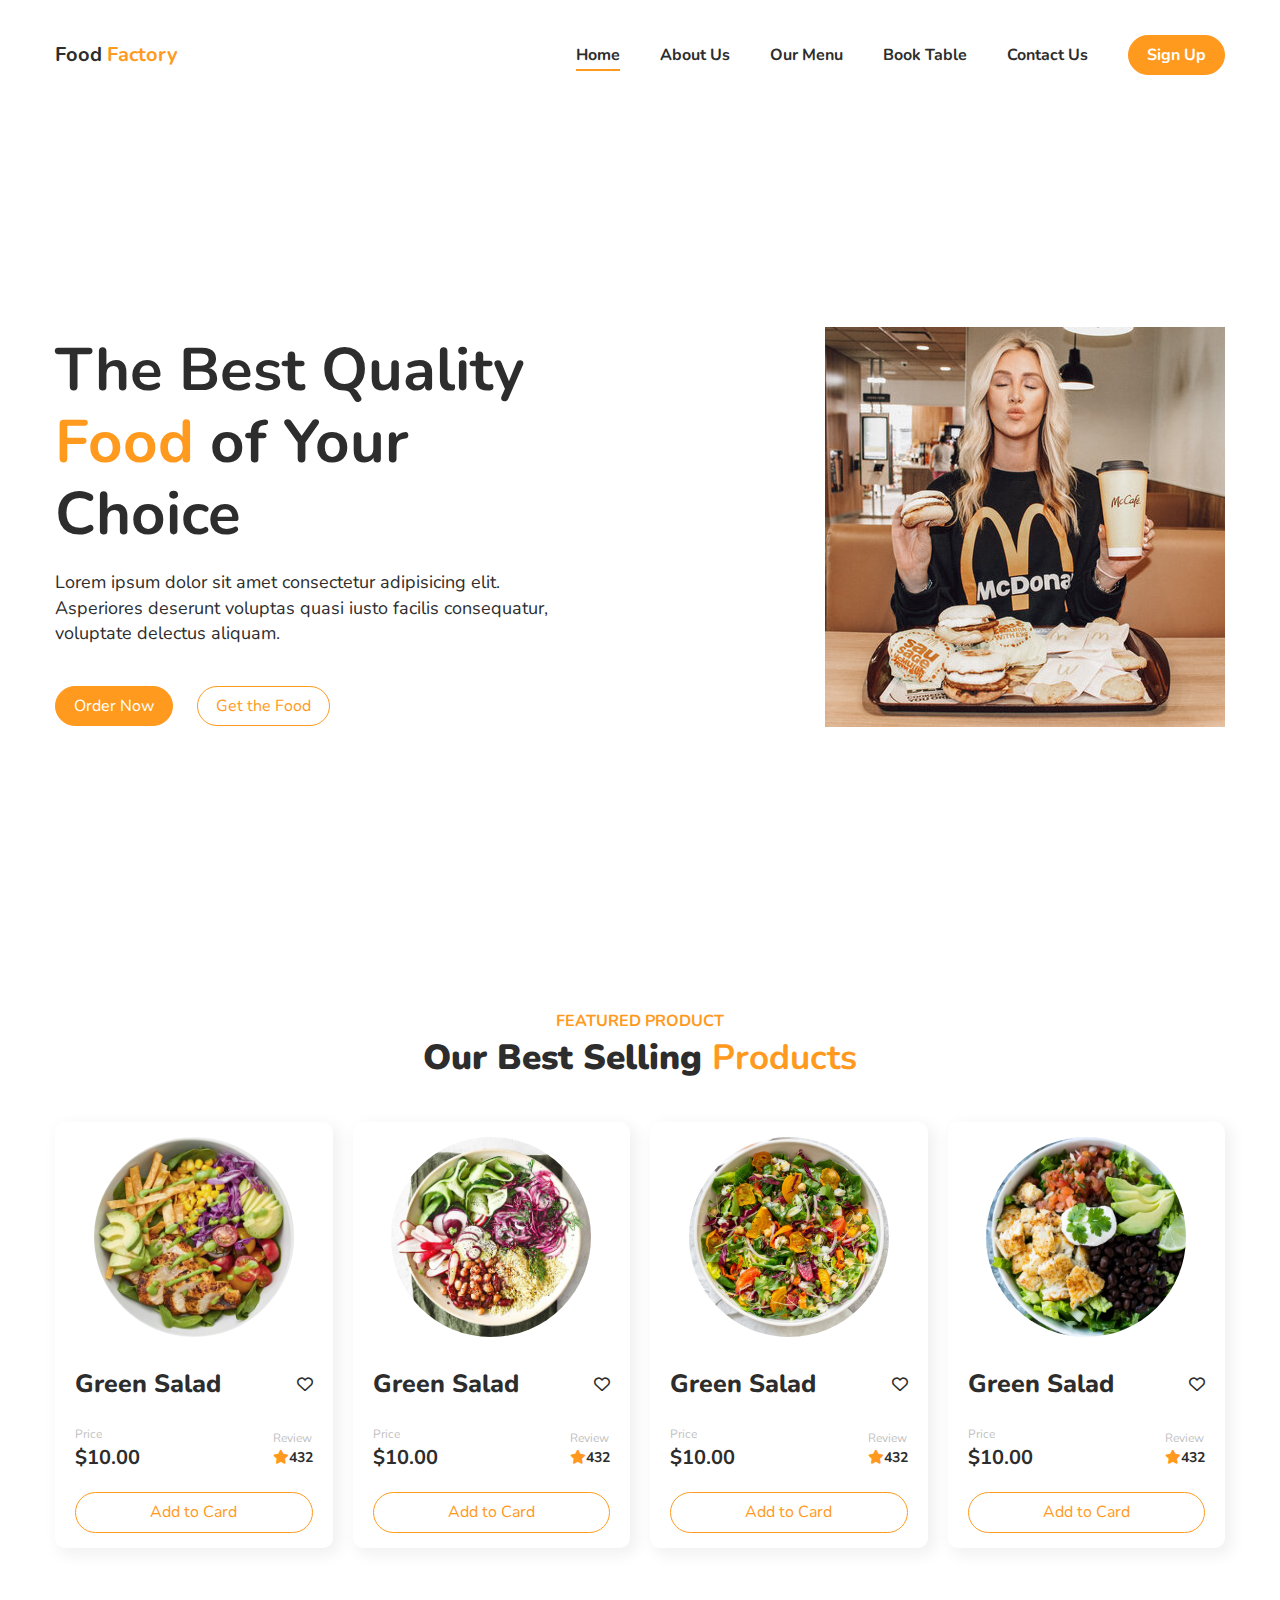
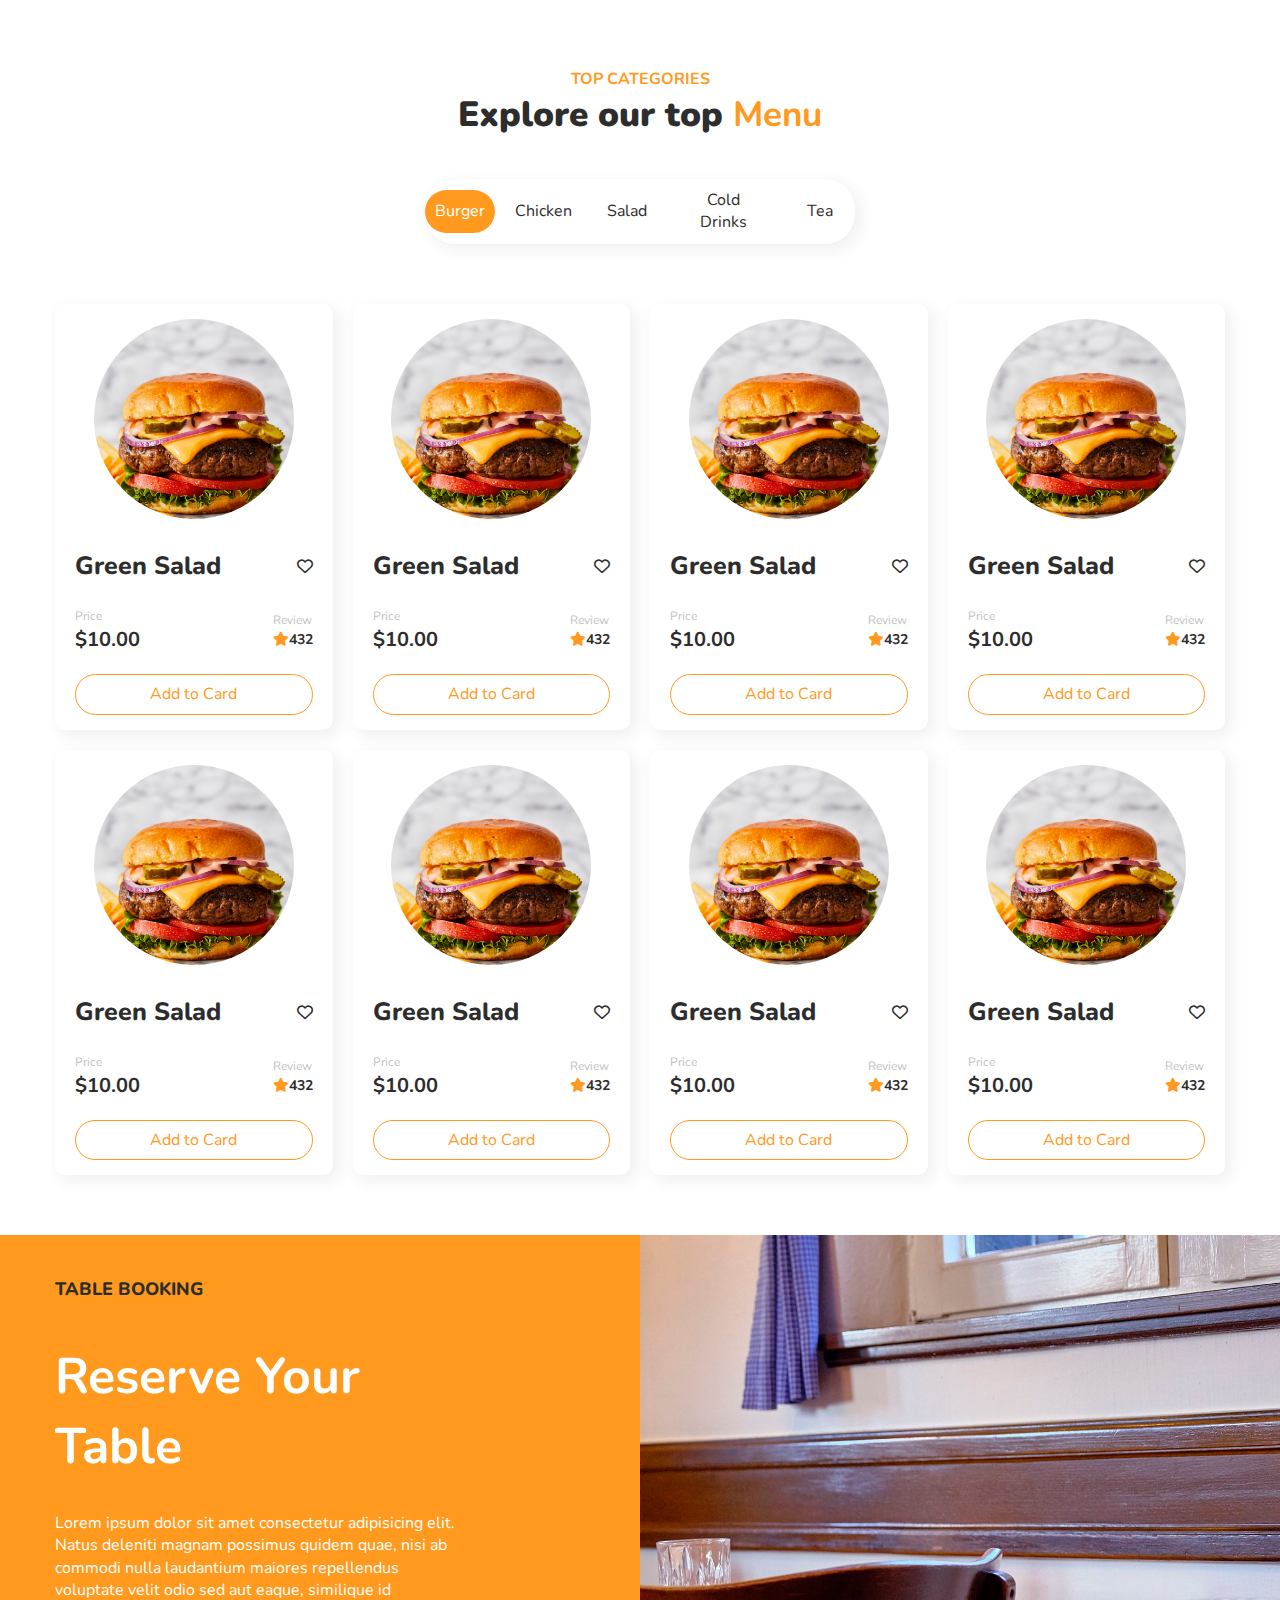
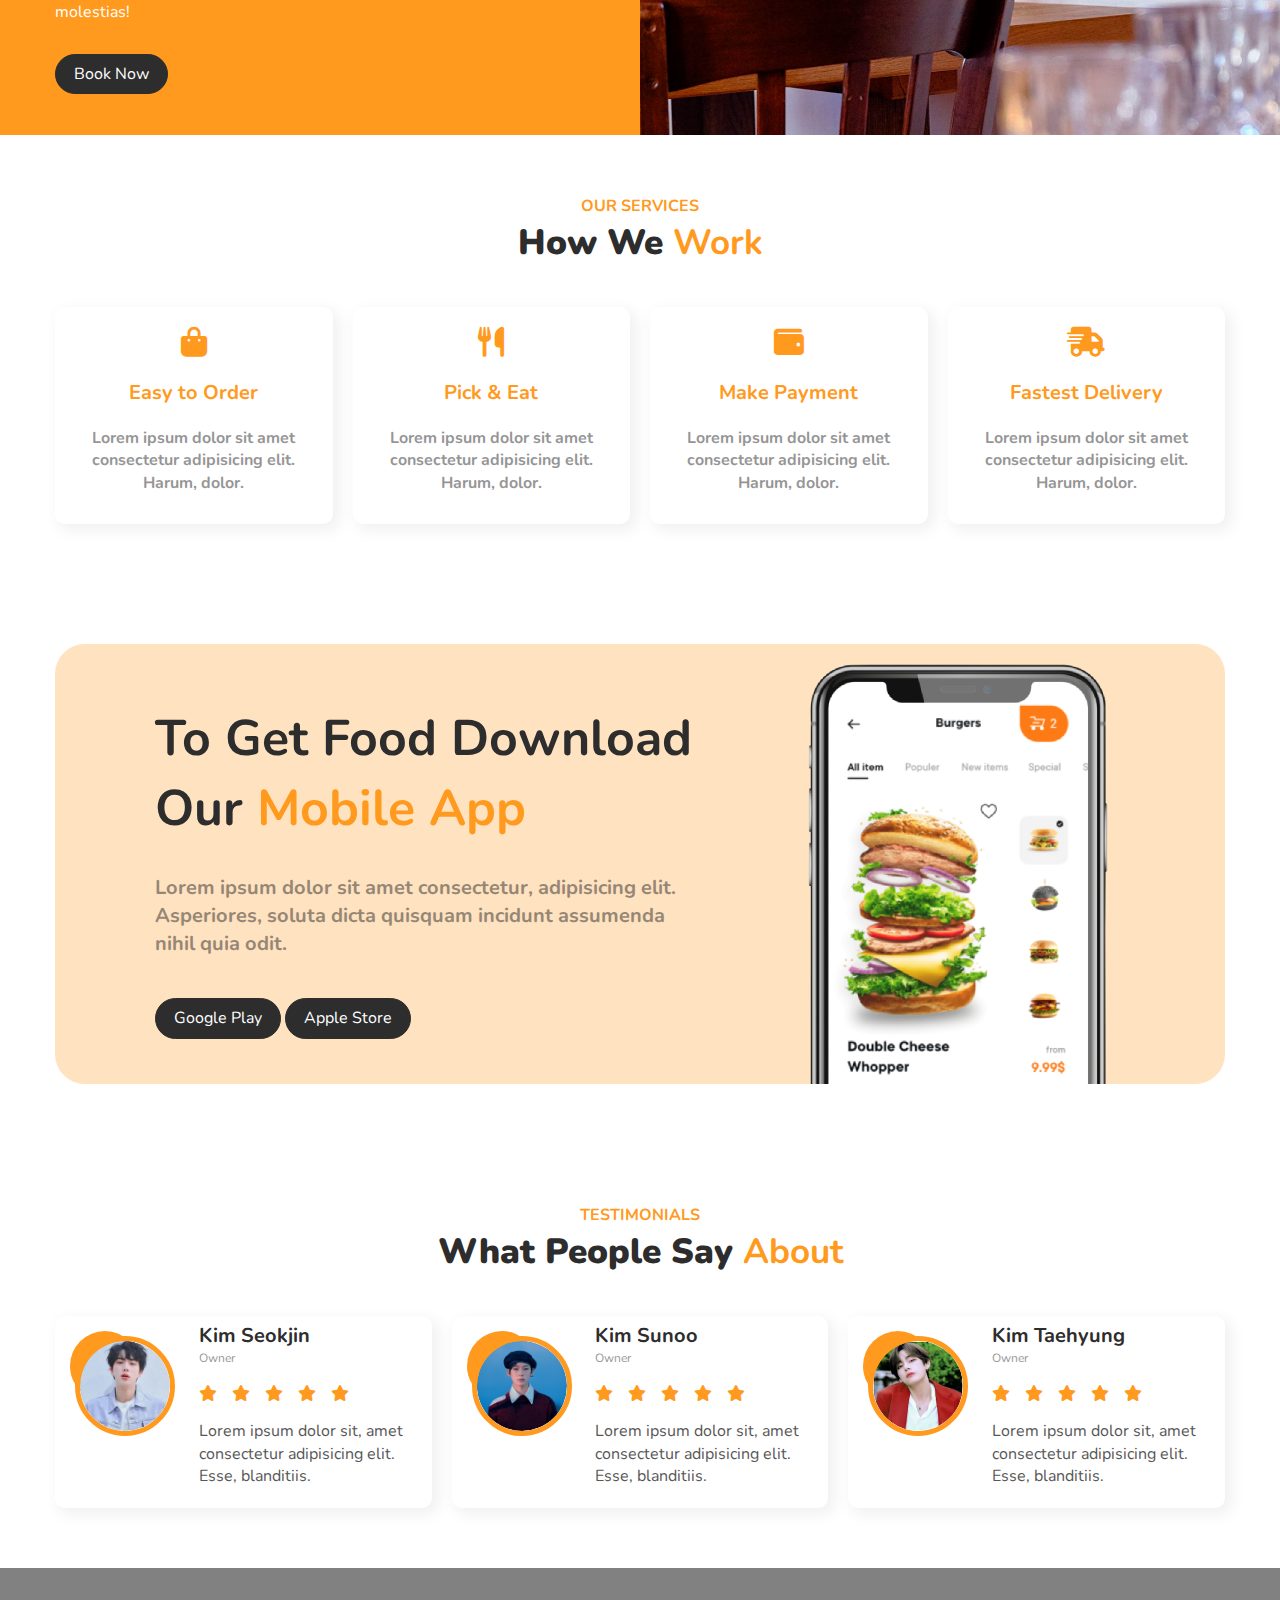
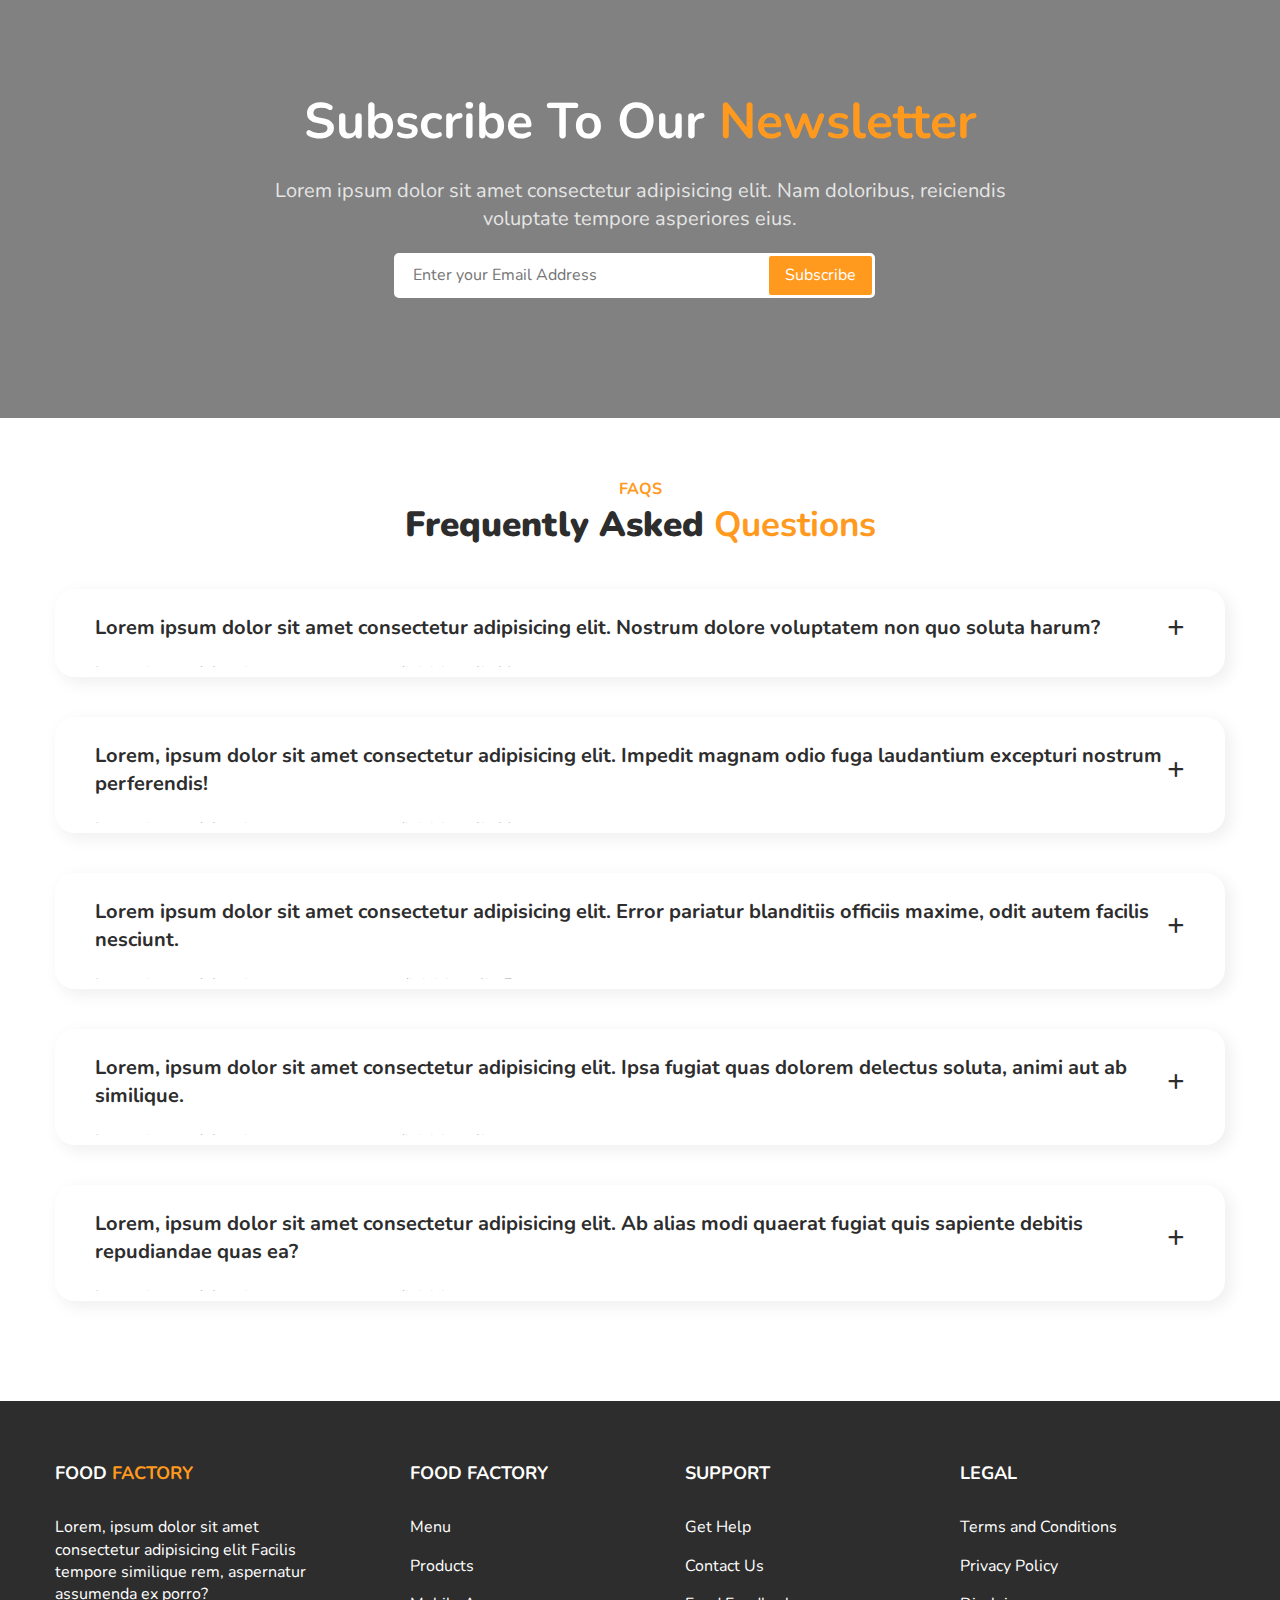
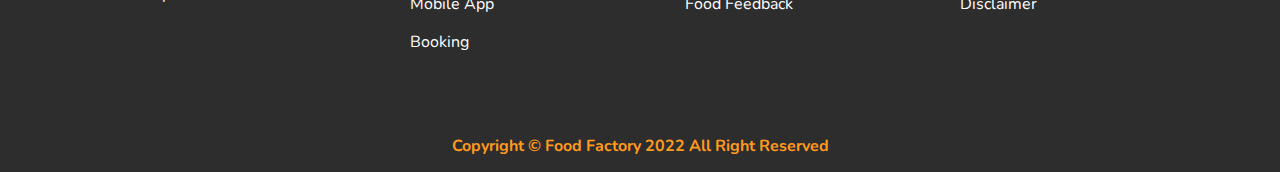
==== commit 746fd479: "Food Factory-Info" ====
--- a/index.html
+++ b/index.html
@@ -13,7 +13,13 @@
         <div class="container">
             <div class="header__wrapper d--flex justify--between align--center py--1" >
                 <div class="branding"><a href="#">Food <span>Factory</span></a></div>
-                <nav class="header__nav">
+                <button class="btn__show">
+                    <i class="fas fa-bars"></i>
+                </button>
+                <nav class="header__nav py--1">
+                    <button class="btn__back">
+                        <i class="fas fa-arrow-right"></i>
+                    </button>
                     <ul class="d--flex gap--4 align--center ">
                         <li><a href="#" class="active">Home</a></li>
                         <li><a href="#">About Us</a></li>
@@ -575,4 +581,6 @@
         })
       </script>
 
+    <script src="./script.js"></script>
+</body>
 </html>--- a/scss/main.css
+++ b/scss/main.css
@@ -56,6 +56,11 @@
   font-size: 1.6rem;
   line-height: 1.4;
   color: #2d2d2d;
+  transition: 0.5s ease;
+}
+
+body.show {
+  transform: translateX(-350px);
 }
 
 a {
@@ -454,6 +459,9 @@
   color: #ffffff;
 }
 
+.header {
+  padding: 1.5rem 0;
+}
 .header a {
   font-weight: bold;
 }
@@ -463,9 +471,54 @@
 .header .branding a span {
   color: #ff9a1e;
 }
+.header .btn__show {
+  display: none;
+  position: absolute;
+  top: 1rem;
+  right: 3rem;
+  font-size: 3rem;
+  cursor: pointer;
+}
+@media screen and (max-width: 500px) {
+  .header .btn__show {
+    display: block;
+  }
+}
+.header .btn__back {
+  display: none;
+}
+@media screen and (max-width: 500px) {
+  .header .btn__back {
+    display: block;
+    cursor: pointer;
+  }
+}
 @media screen and (max-width: 500px) {
   .header__nav {
-    display: none;
+    position: fixed;
+    top: 0;
+    right: -350px;
+    height: 100vh;
+    background-color: #ffffff;
+    width: 300px;
+    border-left: 1px solid #ccc;
+  }
+  .header__nav .btn__back {
+    position: absolute;
+    top: 2rem;
+    right: 2rem;
+    font-size: 3rem;
+  }
+  .header__nav ul {
+    margin-top: 4rem;
+    justify-content: flex-end;
+    flex-direction: column;
+  }
+  .header__nav ul li {
+    margin-bottom: 2rem;
+  }
+  .header__nav ul li a {
+    font-size: 2.5rem;
   }
 }
 .header__nav a {
@@ -964,4 +1017,214 @@
 }
 .faq__question.open i {
   transform: rotate(225deg);
+}
+
+.info__wrapper {
+  display: grid;
+  grid-template-columns: repeat(2, 1fr);
+  grid-gap: 10rem;
+}
+@media screen and (max-width: 500px) {
+  .info__wrapper {
+    display: grid;
+    grid-template-columns: repeat(1, 1fr);
+    grid-gap: 5rem;
+  }
+}
+.info__image__lg {
+  padding: 4rem;
+  border-radius: 2rem;
+  box-shadow: 5px 5px 15px 2px rgba(0, 0, 0, 0.06);
+  margin-bottom: 8rem;
+  background-color: #ffffff;
+  text-align: center;
+}
+.info__image__variation {
+  display: grid;
+  grid-template-columns: repeat(3, 1fr);
+  grid-gap: 2rem;
+}
+@media screen and (max-width: 500px) {
+  .info__image__variation {
+    display: grid;
+    grid-template-columns: repeat(3, 1fr);
+    grid-gap: 2rem;
+  }
+}
+.info__image__variation button {
+  padding: 2rem;
+  background-color: #ffffff;
+  border-radius: 2rem;
+  box-shadow: 5px 5px 15px 2px rgba(0, 0, 0, 0.06);
+  text-align: center;
+  height: 12rem;
+}
+.info__image__variation button img {
+  border-radius: 50%;
+  width: 10rem;
+  height: 10rem;
+  -o-object-fit: cover;
+     object-fit: cover;
+  -o-object-position: center center;
+     object-position: center center;
+  transform: translateY(-5rem);
+}
+.info__image__variation button h3 {
+  transform: translateY(-4rem);
+}
+.info__content__header h1 {
+  font-size: clamp(2rem, 6vw, 4rem);
+}
+.info__content__header .meta, .info__content__header ul {
+  display: flex;
+  gap: 2rem;
+  align-items: center;
+}
+.info__content__header ul {
+  gap: 0.5rem;
+}
+.info__content__header ul li i {
+  color: #ff9a1e;
+}
+.info__content__header ul li:last-child i {
+  color: #e6e6e6;
+}
+.info__content__header small {
+  color: #cccccc;
+  font-size: 1.2rem;
+}
+.info__content__header .prices {
+  margin: 4rem 0;
+  display: flex;
+  justify-content: space-between;
+  align-items: center;
+}
+@media screen and (max-width: 500px) {
+  .info__content__header .prices {
+    flex-direction: column;
+    align-items: flex-start;
+  }
+}
+.info__content__header .prices h2 {
+  font-size: 5rem;
+  color: #ff9a1e;
+}
+.info__content__header .prices p {
+  margin-bottom: 0;
+  color: #ff9a1e;
+  font-size: 2rem;
+  text-decoration: line-through;
+  font-weight: lighter;
+}
+.info__content__header .prices h3 {
+  font-size: 2.5rem;
+  color: #cccccc;
+  font-weight: lighter;
+}
+.info__content__body h3 {
+  font-size: 2.5rem;
+  margin-bottom: 2rem;
+}
+.info__content__body p {
+  text-align: justify;
+  margin-bottom: 2rem;
+}
+.info__content__body .sizes {
+  display: flex;
+  gap: 2rem;
+  margin-bottom: 4rem;
+}
+.info__content__body .sizes li {
+  width: 4rem;
+  height: 4rem;
+  border-radius: 50%;
+  background-color: #f5f5f5;
+  color: #9e9e9e;
+  display: flex;
+  justify-content: center;
+  align-items: center;
+  min-height: 1px;
+  cursor: pointer;
+}
+.info__content__body .sizes li.active {
+  background-color: #ff9a1e;
+  color: #ffffff;
+  box-shadow: 0px 4px 10px rgba(255, 154, 30, 0.3);
+}
+.info__content__body .quantity {
+  display: inline-flex;
+  align-items: center;
+  padding: 0.6rem 1.8rem;
+  border-radius: 2rem;
+  background-color: #f5f5f5;
+  box-shadow: 5px 5px 15px 2px rgba(0, 0, 0, 0.06);
+  gap: 3rem;
+  border: 1px solid #ededed;
+  margin-bottom: 2rem;
+}
+.info__content__body .quantity li {
+  font-size: 2rem;
+  cursor: pointer;
+}
+.info__content__body .quantity li:first-child {
+  color: #9e9e9e;
+}
+.info__content__body .btn {
+  display: block;
+  text-align: center;
+  width: 100%;
+  margin: 0.1rem 0;
+}
+
+.related__foods {
+  padding: 6rem 0;
+  border-top: 1px solid #f5f5f5;
+}
+.related__foods h3 {
+  font-size: 2rem;
+  margin-bottom: 8rem;
+}
+.related__foods__card {
+  padding: 2rem;
+  background-color: #ffffff;
+  border-radius: 2rem;
+  box-shadow: 5px 5px 15px 2px rgba(0, 0, 0, 0.06);
+  text-align: center;
+  height: 12rem;
+  margin: 0 1rem;
+}
+.related__foods__card img {
+  border-radius: 50%;
+  width: 10rem;
+  height: 10rem;
+  -o-object-fit: cover;
+     object-fit: cover;
+  -o-object-position: center center;
+     object-position: center center;
+  transform: translateY(-5rem);
+}
+.related__foods__card h3 {
+  transform: translateY(-4rem);
+}
+
+.tns-inner {
+  height: 25rem;
+  transform: translateY(37px);
+}
+
+.tns-controls {
+  display: flex;
+  gap: 2rem;
+}
+.tns-controls button {
+  width: 4rem;
+  height: 4rem;
+  border-radius: 50%;
+  display: flex;
+  justify-content: center;
+  align-items: center;
+  min-height: 1px;
+  background-color: #ff9a1e;
+  color: #ffffff;
+  font-size: 2rem;
 }/*# sourceMappingURL=main.css.map */